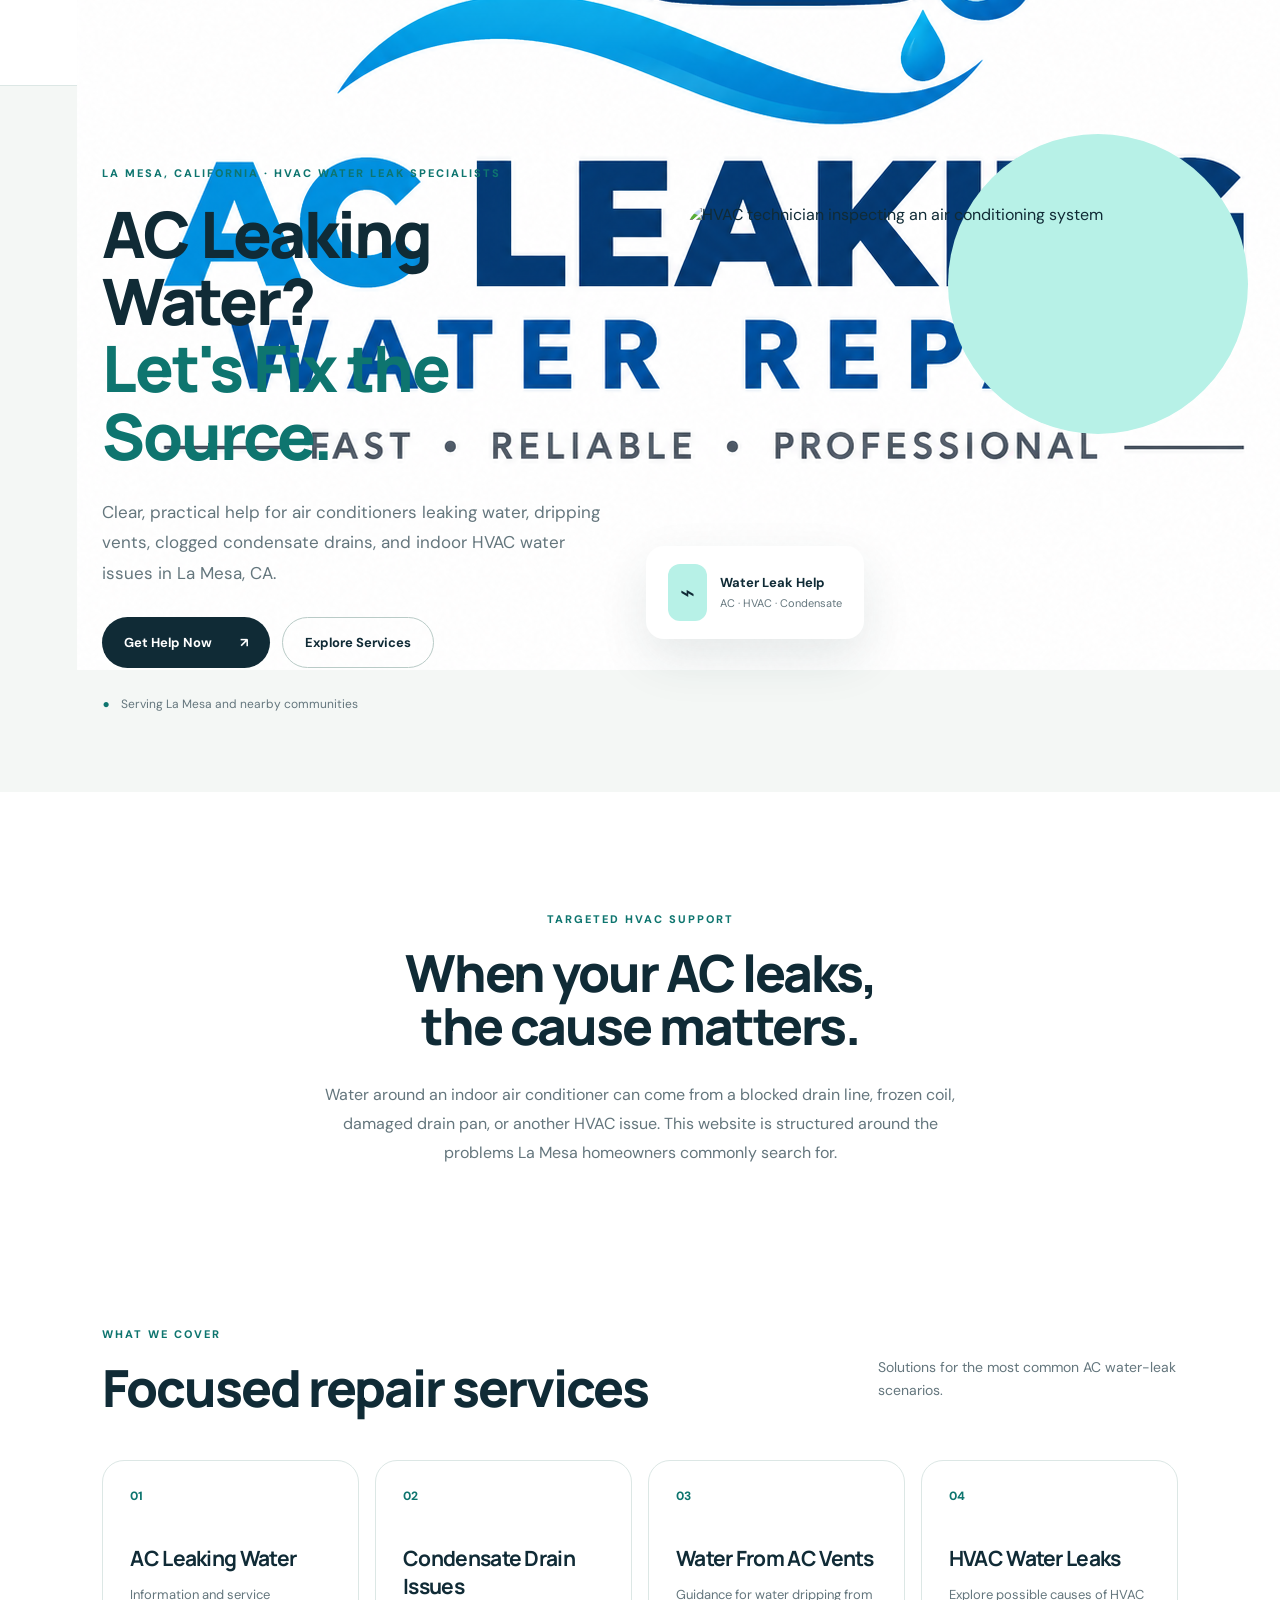
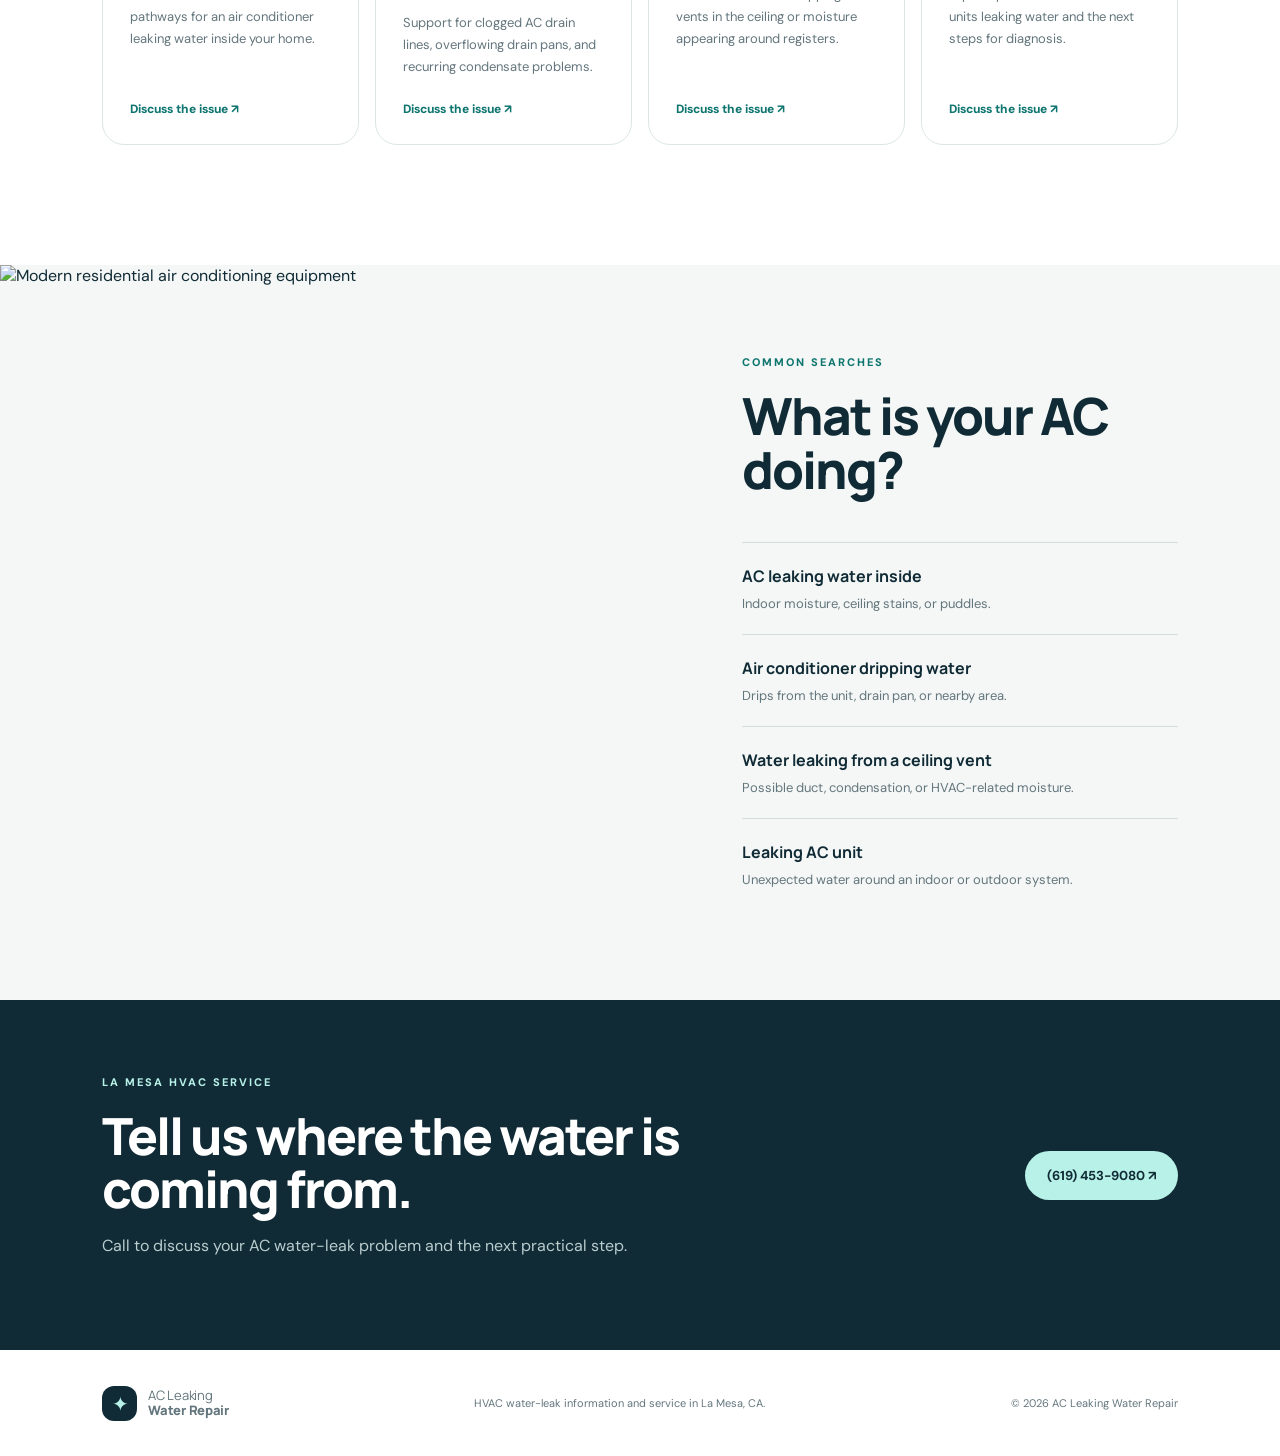
==== index.html @ 74df087c "Replace brand text with logo image" ====
<!doctype html>
<html lang="en">
<head>
  <meta charset="utf-8">
  <meta name="viewport" content="width=device-width, initial-scale=1">
  <title>AC Leaking Water Repair in La Mesa, CA | AC Leaking Water Repair</title>
  <meta name="description" content="Need AC leaking water repair in La Mesa, CA? Learn about air conditioner leaks, condensate drain issues, dripping vents, and HVAC water leak solutions. Call (619) 833-1344">
  <meta name="robots" content="index,follow">
  <link rel="canonical" href="https://acwaterleakfix.com/">
  <link rel="stylesheet" href="styles.css">
  <meta property="og:site_name" content="AC Leaking Water Repair">

<script type="application/ld+json">
{
  "@context": "https://schema.org",
  "@type": "WebSite",
  "name": "AC Leaking Water Repair",
  "alternateName": "AC Leaking Water Repair",
  "url": "https://acwaterleakfix.com/"
}
</script>
</head>
<body>
  <header class="site-header">
    <a class="brand" href="#top">
  <img src="logo.png" alt="AC Leaking Water Repair Logo">
</a>
    <nav><a href="#services">Services</a><a href="#problems">Common Issues</a><a href="#contact">Contact</a></nav>
    <a class="header-phone" href="tel:+16194539080">Call (619) 833-1344</a>
  </header>

  <main id="top">
    <section class="hero">
      <div class="hero-copy">
        <p class="eyebrow">LA MESA, CALIFORNIA · HVAC WATER LEAK SPECIALISTS</p>
        <h1>AC Leaking Water?<br><em>Let's Fix the Source.</em></h1>
        <p class="hero-text">Clear, practical help for air conditioners leaking water, dripping vents, clogged condensate drains, and indoor HVAC water issues in La Mesa, CA.</p>
        <div class="hero-actions"><a class="button primary" href="tel:+16194539080">Get Help Now <span>↗</span></a><a class="button ghost" href="#services">Explore Services</a></div>
        <div class="hero-note"><span>●</span> Serving La Mesa and nearby communities</div>
      </div>
      <div class="hero-visual">
        <div class="glow"></div>
        <div class="image-card"><img src="https://images.unsplash.com/photo-1621905252507-b35492cc74b4?auto=format&fit=crop&w=1200&q=85" alt="HVAC technician inspecting an air conditioning system"></div>
        <div class="floating-card"><span class="mini-icon">⌁</span><div><strong>Water Leak Help</strong><small>AC · HVAC · Condensate</small></div></div>
      </div>
    </section>

    <section class="intro">
      <p class="eyebrow">TARGETED HVAC SUPPORT</p>
      <h2>When your AC leaks,<br>the cause matters.</h2>
      <p>Water around an indoor air conditioner can come from a blocked drain line, frozen coil, damaged drain pan, or another HVAC issue. This website is structured around the problems La Mesa homeowners commonly search for.</p>
    </section>

    <section id="services" class="section">
      <div class="section-heading"><div><p class="eyebrow">WHAT WE COVER</p><h2>Focused repair services</h2></div><p>Solutions for the most common AC water-leak scenarios.</p></div>
      <div class="service-grid">
        <article class="service"><span class="service-number">01</span><h3>AC Leaking Water</h3><p>Information and service pathways for an air conditioner leaking water inside your home.</p><a href="#contact">Discuss the issue ↗</a></article>
        <article class="service"><span class="service-number">02</span><h3>Condensate Drain Issues</h3><p>Support for clogged AC drain lines, overflowing drain pans, and recurring condensate problems.</p><a href="#contact">Discuss the issue ↗</a></article>
        <article class="service"><span class="service-number">03</span><h3>Water From AC Vents</h3><p>Guidance for water dripping from vents in the ceiling or moisture appearing around registers.</p><a href="#contact">Discuss the issue ↗</a></article>
        <article class="service"><span class="service-number">04</span><h3>HVAC Water Leaks</h3><p>Explore possible causes of HVAC units leaking water and the next steps for diagnosis.</p><a href="#contact">Discuss the issue ↗</a></article>
      </div>
    </section>

    <section id="problems" class="problem-section">
      <div class="problem-image"><img src="https://images.unsplash.com/photo-1631545806609-4b3d5c4b5c5d?auto=format&fit=crop&w=1000&q=85" alt="Modern residential air conditioning equipment"></div>
      <div class="problem-copy"><p class="eyebrow">COMMON SEARCHES</p><h2>What is your AC doing?</h2>
        <div class="problem-list">
          <div><b>AC leaking water inside</b><span>Indoor moisture, ceiling stains, or puddles.</span></div>
          <div><b>Air conditioner dripping water</b><span>Drips from the unit, drain pan, or nearby area.</span></div>
          <div><b>Water leaking from a ceiling vent</b><span>Possible duct, condensation, or HVAC-related moisture.</span></div>
          <div><b>Leaking AC unit</b><span>Unexpected water around an indoor or outdoor system.</span></div>
        </div>
      </div>
    </section>

    <section class="cta-strip" id="contact"><div><p class="eyebrow">LA MESA HVAC SERVICE</p><h2>Tell us where the water is coming from.</h2><p>Call to discuss your AC water-leak problem and the next practical step.</p></div><a class="button light" href="tel:+16194539080">(619) 453-9080 ↗</a></section>
  </main>

  <footer><div class="brand"><span class="brand-mark">✦</span><span>AC Leaking<br><b>Water Repair</b></span></div><p>HVAC water-leak information and service in La Mesa, CA.</p><p>© 2026 AC Leaking Water Repair</p></footer>
  <script src="script.js"></script>
</body>
</html>
---- styles.css ----
@import url('https://fonts.googleapis.com/css2?family=DM+Sans:wght@400;500;600;700&family=Manrope:wght@500;600;700;800&display=swap');
:root{--ink:#102b36;--muted:#64767d;--aqua:#b7f1e7;--teal:#0e756f;--cream:#f4f7f5;--line:#dce7e5}
*{box-sizing:border-box}html{scroll-behavior:smooth}body{margin:0;color:var(--ink);font-family:"DM Sans",sans-serif;background:#fff}a{text-decoration:none;color:inherit}.site-header{height:86px;display:flex;align-items:center;justify-content:space-between;padding:0 6vw;border-bottom:1px solid var(--line);gap:24px}.brand{display:flex;align-items:center;gap:11px;font-family:Manrope;font-size:13px;line-height:1.15;letter-spacing:-.3px}.brand b{font-weight:800}.brand-mark{display:grid;place-items:center;width:35px;height:35px;border-radius:12px;background:var(--ink);color:var(--aqua);font-size:20px}nav{display:flex;gap:30px;color:var(--muted);font-size:14px}nav a:hover{color:var(--teal)}.header-phone{font-size:13px;font-weight:700;background:var(--aqua);padding:13px 17px;border-radius:30px}.hero{background:var(--cream);min-height:650px;padding:80px 8vw;display:grid;grid-template-columns:1.03fr 1fr;align-items:center;gap:6vw;overflow:hidden}.eyebrow{font-size:11px;letter-spacing:2px;font-weight:800;color:var(--teal);margin:0 0 20px}.hero h1,h2{font-family:Manrope;font-weight:800;letter-spacing:-2px;line-height:1.05;margin:0}.hero h1{font-size:clamp(42px,5vw,76px)}em{font-style:normal;color:var(--teal)}.hero-text{max-width:510px;color:var(--muted);font-size:17px;line-height:1.8;margin:28px 0}.hero-actions{display:flex;gap:12px;flex-wrap:wrap}.button{display:inline-flex;align-items:center;gap:28px;border-radius:30px;padding:16px 22px;font-weight:700;font-size:13px}.primary{background:var(--ink);color:white}.ghost{border:1px solid #b9cbc7}.hero-note{margin-top:28px;font-size:12px;color:var(--muted)}.hero-note span{color:var(--teal);margin-right:8px}.hero-visual{position:relative}.image-card{height:470px;border-radius:30px 30px 100px 30px;overflow:hidden;position:relative;z-index:1}.image-card img{width:100%;height:100%;object-fit:cover}.glow{position:absolute;width:300px;height:300px;background:var(--aqua);border-radius:50%;right:-70px;top:-70px}.floating-card{position:absolute;z-index:2;left:-40px;bottom:35px;background:#fff;border-radius:18px;padding:18px 22px;display:flex;gap:13px;align-items:center;box-shadow:0 20px 50px #183d3d1c}.mini-icon{background:var(--aqua);border-radius:12px;padding:12px;font-size:25px}.floating-card strong,.floating-card small{display:block}.floating-card strong{font-size:13px}.floating-card small{color:var(--muted);font-size:11px;margin-top:5px}.intro{padding:120px 18vw 90px;text-align:center}.intro h2,.section h2,.problem-copy h2,.cta-strip h2{font-size:clamp(35px,4vw,57px)}.intro p:last-child{max-width:650px;margin:28px auto 0;color:var(--muted);line-height:1.8}.section{padding:70px 8vw 120px}.section-heading{display:flex;justify-content:space-between;align-items:end;gap:30px;margin-bottom:45px}.section-heading>p{max-width:300px;color:var(--muted);line-height:1.6;font-size:14px}.service-grid{display:grid;grid-template-columns:repeat(4,1fr);gap:16px}.service{border:1px solid var(--line);border-radius:22px;padding:27px;min-height:285px;display:flex;flex-direction:column;transition:.2s}.service:hover{transform:translateY(-5px);box-shadow:0 15px 35px #102b3610}.service-number{color:var(--teal);font-size:12px;font-weight:800}.service h3{font-family:Manrope;font-size:21px;letter-spacing:-.7px;margin:40px 0 12px}.service p{font-size:13px;line-height:1.7;color:var(--muted);margin:0 0 22px}.service a{font-size:12px;font-weight:800;color:var(--teal);margin-top:auto}.problem-section{display:grid;grid-template-columns:1fr 1fr;background:var(--cream);align-items:stretch}.problem-image{min-height:600px}.problem-image img{width:100%;height:100%;object-fit:cover}.problem-copy{padding:90px 8vw}.problem-list{margin-top:45px}.problem-list>div{padding:22px 0;border-top:1px solid #d2dfdc}.problem-list b,.problem-list span{display:block}.problem-list b{font-family:Manrope;font-size:16px}.problem-list span{font-size:13px;color:var(--muted);margin-top:8px}.cta-strip{padding:75px 8vw;background:var(--ink);color:white;display:flex;align-items:center;justify-content:space-between;gap:35px}.cta-strip .eyebrow{color:var(--aqua)}.cta-strip h2{max-width:650px}.cta-strip p:last-child{color:#b9ccce;line-height:1.7}.light{background:var(--aqua);color:var(--ink);white-space:nowrap}footer{display:flex;align-items:center;justify-content:space-between;padding:35px 8vw;gap:20px;font-size:11px;color:var(--muted)}@media(max-width:900px){nav{display:none}.hero{grid-template-columns:1fr;padding:60px 7vw}.hero-visual{margin-top:25px}.service-grid{grid-template-columns:repeat(2,1fr)}.intro{padding:80px 8vw}.section-heading{display:block}.section-heading>p{margin-top:20px}.problem-section{grid-template-columns:1fr}.problem-image{min-height:350px}.cta-strip{display:block}.cta-strip .button{margin-top:25px}footer{flex-wrap:wrap}}@media(max-width:560px){.site-header{padding:0 5vw}.header-phone{font-size:11px;padding:11px}.hero h1{font-size:43px}.image-card{height:360px;border-radius:24px}.floating-card{left:12px;bottom:20px}.service-grid{grid-template-columns:1fr}.section{padding:50px 6vw 80px}.problem-copy{padding:65px 7vw}footer{padding:30px 6vw;display:block}footer p{margin-top:18px}}
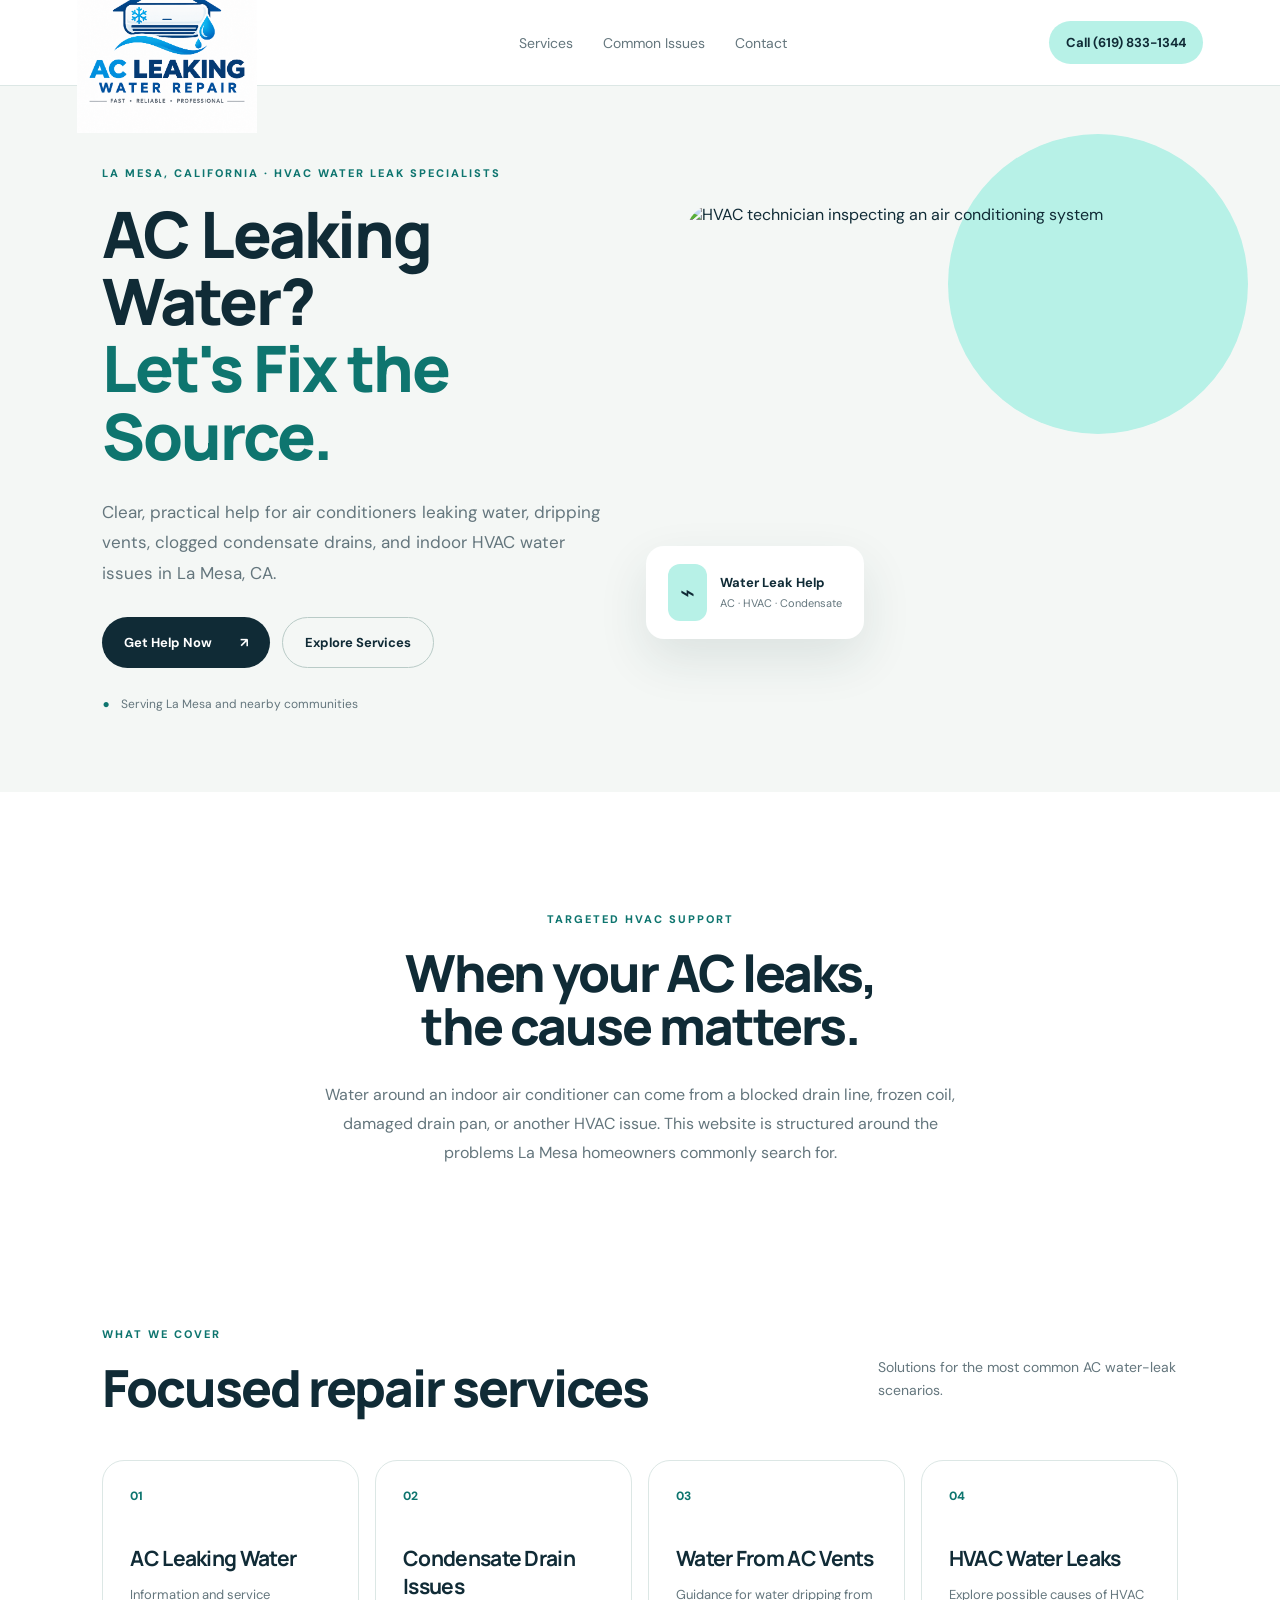
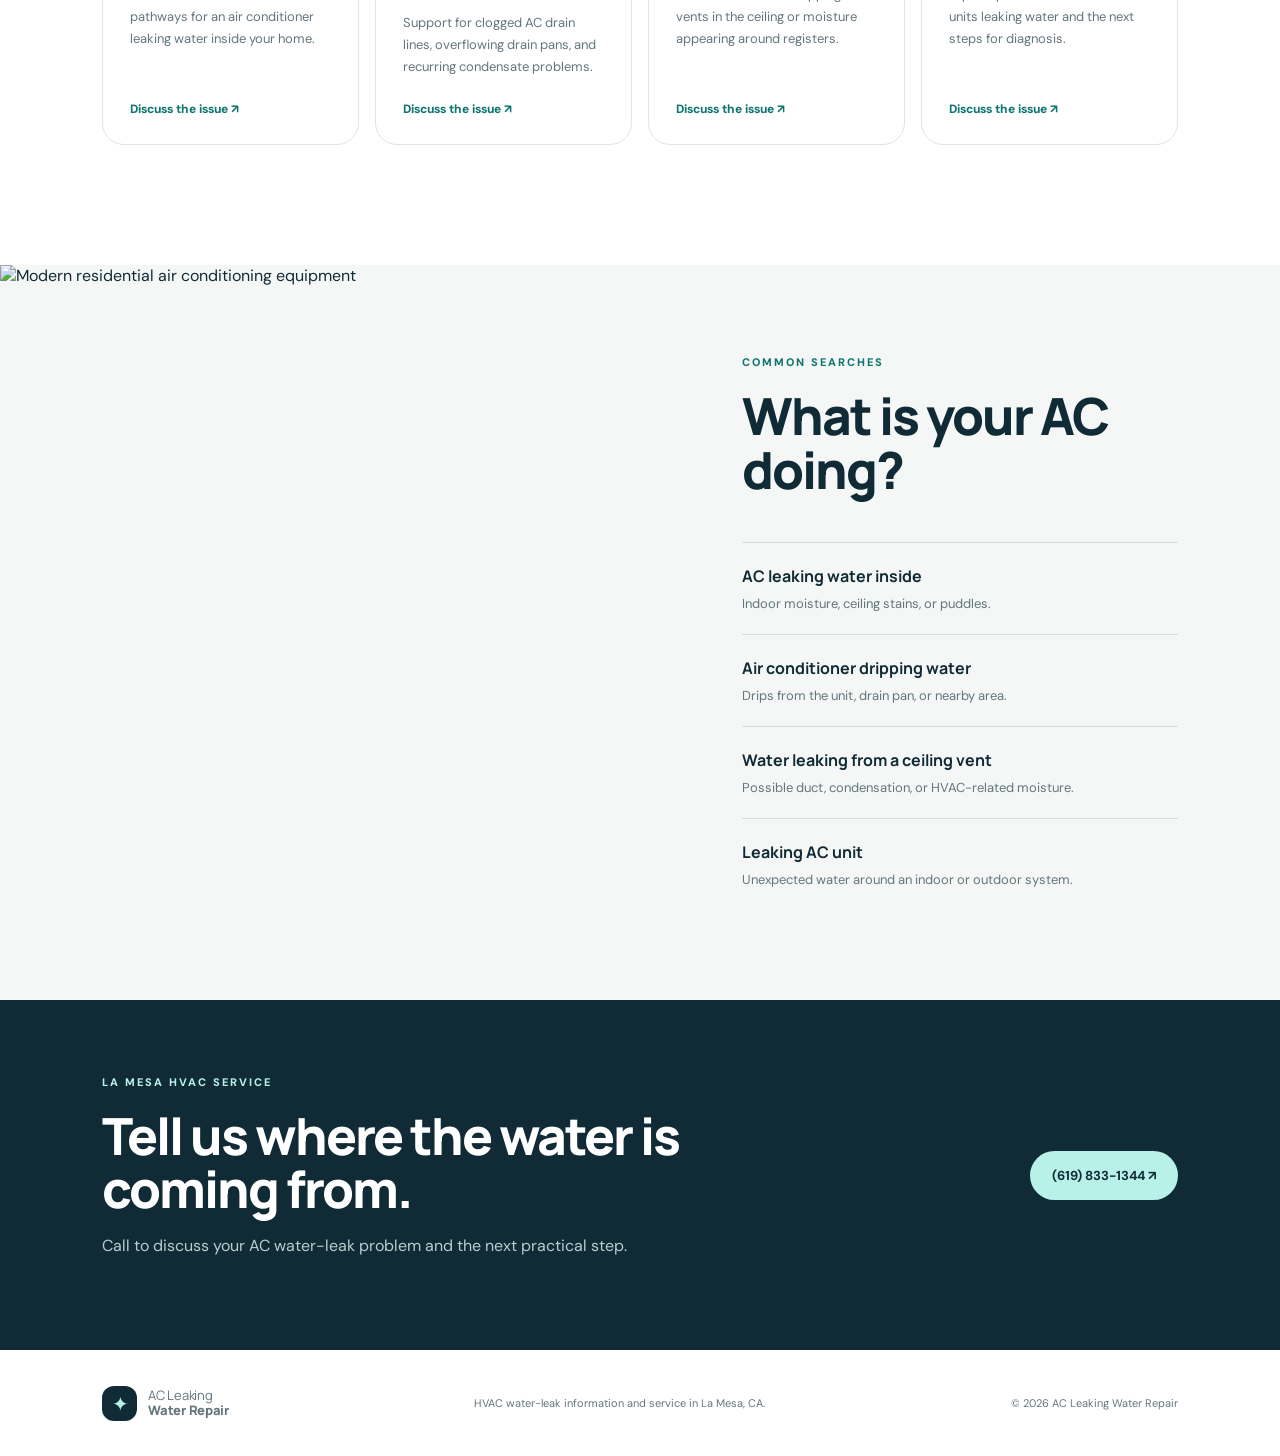
==== commit 36877144: "Update contact phone number in index.html" ====
--- a/index.html
+++ b/index.html
@@ -73,7 +73,7 @@
       </div>
     </section>
 
-    <section class="cta-strip" id="contact"><div><p class="eyebrow">LA MESA HVAC SERVICE</p><h2>Tell us where the water is coming from.</h2><p>Call to discuss your AC water-leak problem and the next practical step.</p></div><a class="button light" href="tel:+16194539080">(619) 453-9080 ↗</a></section>
+    <section class="cta-strip" id="contact"><div><p class="eyebrow">LA MESA HVAC SERVICE</p><h2>Tell us where the water is coming from.</h2><p>Call to discuss your AC water-leak problem and the next practical step.</p></div><a class="button light" href="tel:+16194539080">(619) 833-1344 ↗</a></section>
   </main>
 
   <footer><div class="brand"><span class="brand-mark">✦</span><span>AC Leaking<br><b>Water Repair</b></span></div><p>HVAC water-leak information and service in La Mesa, CA.</p><p>© 2026 AC Leaking Water Repair</p></footer>
--- a/styles.css
+++ b/styles.css
@@ -1,3 +1,9 @@
 @import url('https://fonts.googleapis.com/css2?family=DM+Sans:wght@400;500;600;700&family=Manrope:wght@500;600;700;800&display=swap');
 :root{--ink:#102b36;--muted:#64767d;--aqua:#b7f1e7;--teal:#0e756f;--cream:#f4f7f5;--line:#dce7e5}
 *{box-sizing:border-box}html{scroll-behavior:smooth}body{margin:0;color:var(--ink);font-family:"DM Sans",sans-serif;background:#fff}a{text-decoration:none;color:inherit}.site-header{height:86px;display:flex;align-items:center;justify-content:space-between;padding:0 6vw;border-bottom:1px solid var(--line);gap:24px}.brand{display:flex;align-items:center;gap:11px;font-family:Manrope;font-size:13px;line-height:1.15;letter-spacing:-.3px}.brand b{font-weight:800}.brand-mark{display:grid;place-items:center;width:35px;height:35px;border-radius:12px;background:var(--ink);color:var(--aqua);font-size:20px}nav{display:flex;gap:30px;color:var(--muted);font-size:14px}nav a:hover{color:var(--teal)}.header-phone{font-size:13px;font-weight:700;background:var(--aqua);padding:13px 17px;border-radius:30px}.hero{background:var(--cream);min-height:650px;padding:80px 8vw;display:grid;grid-template-columns:1.03fr 1fr;align-items:center;gap:6vw;overflow:hidden}.eyebrow{font-size:11px;letter-spacing:2px;font-weight:800;color:var(--teal);margin:0 0 20px}.hero h1,h2{font-family:Manrope;font-weight:800;letter-spacing:-2px;line-height:1.05;margin:0}.hero h1{font-size:clamp(42px,5vw,76px)}em{font-style:normal;color:var(--teal)}.hero-text{max-width:510px;color:var(--muted);font-size:17px;line-height:1.8;margin:28px 0}.hero-actions{display:flex;gap:12px;flex-wrap:wrap}.button{display:inline-flex;align-items:center;gap:28px;border-radius:30px;padding:16px 22px;font-weight:700;font-size:13px}.primary{background:var(--ink);color:white}.ghost{border:1px solid #b9cbc7}.hero-note{margin-top:28px;font-size:12px;color:var(--muted)}.hero-note span{color:var(--teal);margin-right:8px}.hero-visual{position:relative}.image-card{height:470px;border-radius:30px 30px 100px 30px;overflow:hidden;position:relative;z-index:1}.image-card img{width:100%;height:100%;object-fit:cover}.glow{position:absolute;width:300px;height:300px;background:var(--aqua);border-radius:50%;right:-70px;top:-70px}.floating-card{position:absolute;z-index:2;left:-40px;bottom:35px;background:#fff;border-radius:18px;padding:18px 22px;display:flex;gap:13px;align-items:center;box-shadow:0 20px 50px #183d3d1c}.mini-icon{background:var(--aqua);border-radius:12px;padding:12px;font-size:25px}.floating-card strong,.floating-card small{display:block}.floating-card strong{font-size:13px}.floating-card small{color:var(--muted);font-size:11px;margin-top:5px}.intro{padding:120px 18vw 90px;text-align:center}.intro h2,.section h2,.problem-copy h2,.cta-strip h2{font-size:clamp(35px,4vw,57px)}.intro p:last-child{max-width:650px;margin:28px auto 0;color:var(--muted);line-height:1.8}.section{padding:70px 8vw 120px}.section-heading{display:flex;justify-content:space-between;align-items:end;gap:30px;margin-bottom:45px}.section-heading>p{max-width:300px;color:var(--muted);line-height:1.6;font-size:14px}.service-grid{display:grid;grid-template-columns:repeat(4,1fr);gap:16px}.service{border:1px solid var(--line);border-radius:22px;padding:27px;min-height:285px;display:flex;flex-direction:column;transition:.2s}.service:hover{transform:translateY(-5px);box-shadow:0 15px 35px #102b3610}.service-number{color:var(--teal);font-size:12px;font-weight:800}.service h3{font-family:Manrope;font-size:21px;letter-spacing:-.7px;margin:40px 0 12px}.service p{font-size:13px;line-height:1.7;color:var(--muted);margin:0 0 22px}.service a{font-size:12px;font-weight:800;color:var(--teal);margin-top:auto}.problem-section{display:grid;grid-template-columns:1fr 1fr;background:var(--cream);align-items:stretch}.problem-image{min-height:600px}.problem-image img{width:100%;height:100%;object-fit:cover}.problem-copy{padding:90px 8vw}.problem-list{margin-top:45px}.problem-list>div{padding:22px 0;border-top:1px solid #d2dfdc}.problem-list b,.problem-list span{display:block}.problem-list b{font-family:Manrope;font-size:16px}.problem-list span{font-size:13px;color:var(--muted);margin-top:8px}.cta-strip{padding:75px 8vw;background:var(--ink);color:white;display:flex;align-items:center;justify-content:space-between;gap:35px}.cta-strip .eyebrow{color:var(--aqua)}.cta-strip h2{max-width:650px}.cta-strip p:last-child{color:#b9ccce;line-height:1.7}.light{background:var(--aqua);color:var(--ink);white-space:nowrap}footer{display:flex;align-items:center;justify-content:space-between;padding:35px 8vw;gap:20px;font-size:11px;color:var(--muted)}@media(max-width:900px){nav{display:none}.hero{grid-template-columns:1fr;padding:60px 7vw}.hero-visual{margin-top:25px}.service-grid{grid-template-columns:repeat(2,1fr)}.intro{padding:80px 8vw}.section-heading{display:block}.section-heading>p{margin-top:20px}.problem-section{grid-template-columns:1fr}.problem-image{min-height:350px}.cta-strip{display:block}.cta-strip .button{margin-top:25px}footer{flex-wrap:wrap}}@media(max-width:560px){.site-header{padding:0 5vw}.header-phone{font-size:11px;padding:11px}.hero h1{font-size:43px}.image-card{height:360px;border-radius:24px}.floating-card{left:12px;bottom:20px}.service-grid{grid-template-columns:1fr}.section{padding:50px 6vw 80px}.problem-copy{padding:65px 7vw}footer{padding:30px 6vw;display:block}footer p{margin-top:18px}}
+.brand img {
+  width: 180px;
+  height: auto;
+  display: block;
+  object-fit: contain;
+}
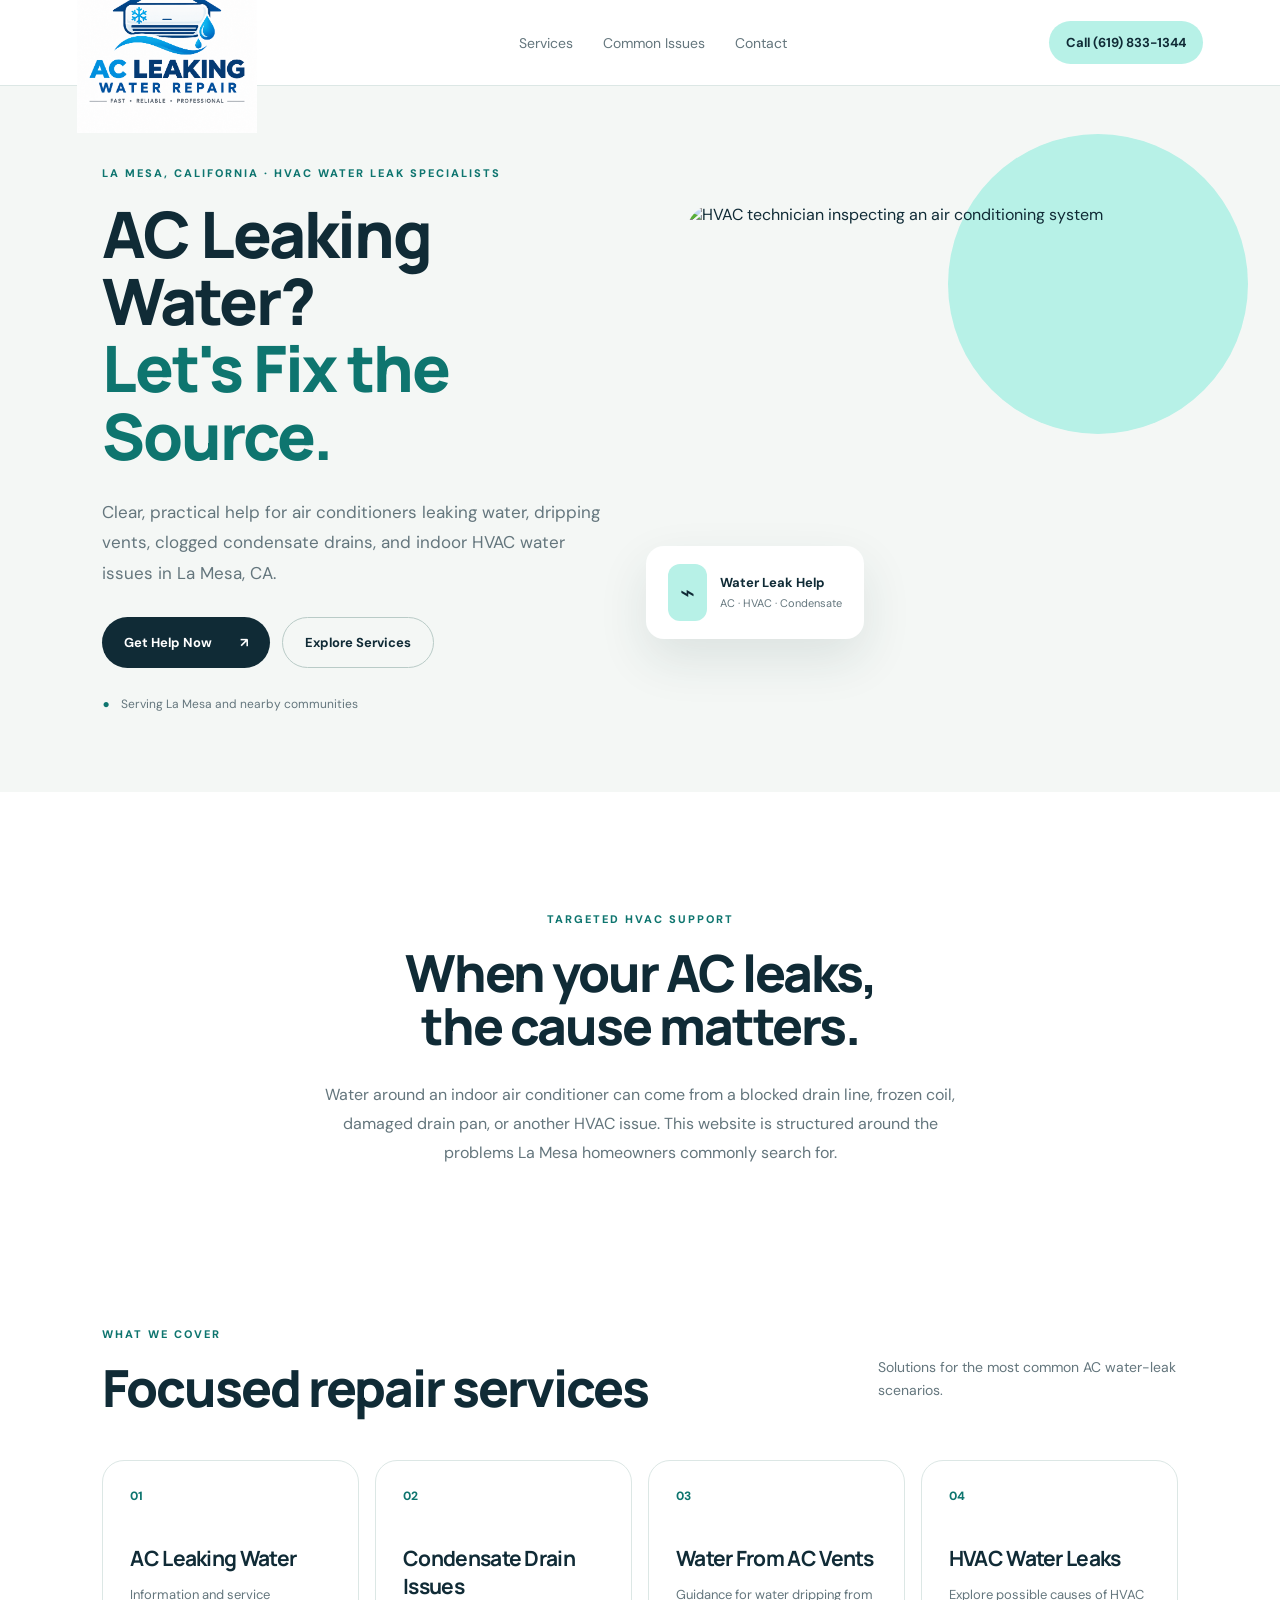
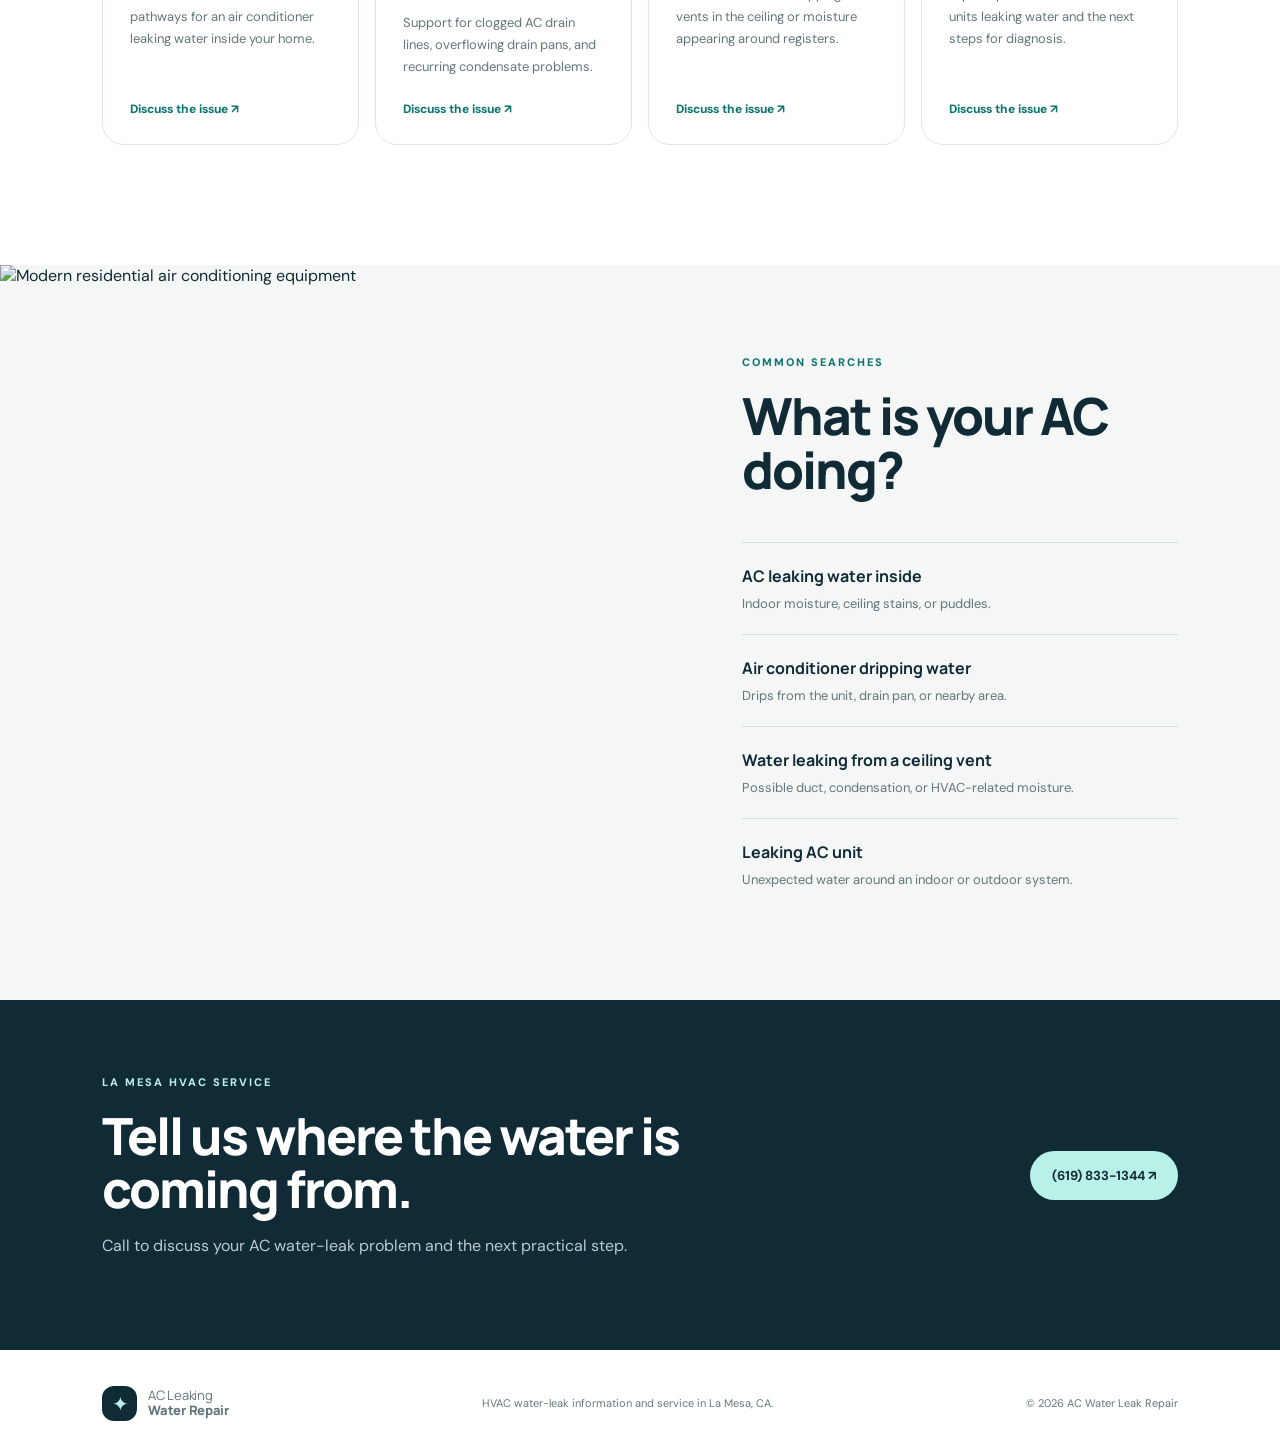
==== commit 3f2a2375: "Update index.html" ====
--- a/index.html
+++ b/index.html
@@ -3,30 +3,45 @@
 <head>
   <meta charset="utf-8">
   <meta name="viewport" content="width=device-width, initial-scale=1">
-  <title>AC Leaking Water Repair in La Mesa, CA | AC Leaking Water Repair</title>
-  <meta name="description" content="Need AC leaking water repair in La Mesa, CA? Learn about air conditioner leaks, condensate drain issues, dripping vents, and HVAC water leak solutions. Call (619) 833-1344">
+  <title>AC Water Leak Repair in La Mesa, CA | AC Water Leak Repair</title>
+  <meta name="description" content="Need AC Water Leak Repair in La Mesa, CA? Learn about air conditioner leaks, condensate drain issues, dripping vents, and HVAC water leak solutions. Call (619) 833-1344">
   <meta name="robots" content="index,follow">
-  <link rel="canonical" href="https://acwaterleakfix.com/">
+  <link rel="canonical" href="https://acwaterleakrepairlamesa.cyou/">
   <link rel="stylesheet" href="styles.css">
-  <meta property="og:site_name" content="AC Leaking Water Repair">
+  <meta property="og:type" content="website"> <meta property="og:site_name" content="AC Water Leak Repair"> <meta property="og:title" content="AC Water Leak Repair in La Mesa, CA"> <meta property="og:description" content="AC water leak repair information and service for leaking AC units, condensate drains, dripping vents, and HVAC water leaks in La Mesa, CA."> <meta property="og:url" content="https://acwaterleakrepairlamesa.cyou/"> <meta property="og:image" content="https://acwaterleakrepairlamesa.cyou/logo.png">
 
 <script type="application/ld+json">
 {
   "@context": "https://schema.org",
-  "@type": "WebSite",
-  "name": "AC Leaking Water Repair",
-  "alternateName": "AC Leaking Water Repair",
-  "url": "https://acwaterleakfix.com/"
+  "@graph": [
+    {
+      "@type": "WebSite",
+      "@id": "https://acwaterleakrepairlamesa.cyou/#website",
+      "name": "AC Water Leak Repair",
+      "url": "https://acwaterleakrepairlamesa.cyou/"
+    },
+    {
+      "@type": "HVACBusiness",
+      "@id": "https://acwaterleakrepairlamesa.cyou/#business",
+      "name": "AC Water Leak Repair",
+      "url": "https://acwaterleakrepairlamesa.cyou/",
+      "telephone": "+16198331344",
+      "areaServed": {
+        "@type": "City",
+        "name": "La Mesa"
+      }
+    }
+  ]
 }
 </script>
 </head>
 <body>
   <header class="site-header">
     <a class="brand" href="#top">
-  <img src="logo.png" alt="AC Leaking Water Repair Logo">
+  <img src="logo.png" alt="AC Water Leak Repair Logo">
 </a>
     <nav><a href="#services">Services</a><a href="#problems">Common Issues</a><a href="#contact">Contact</a></nav>
-    <a class="header-phone" href="tel:+16194539080">Call (619) 833-1344</a>
+    <a class="header-phone" href="tel:+16198331344">Call (619) 833-1344</a>
   </header>
 
   <main id="top">
@@ -35,7 +50,7 @@
         <p class="eyebrow">LA MESA, CALIFORNIA · HVAC WATER LEAK SPECIALISTS</p>
         <h1>AC Leaking Water?<br><em>Let's Fix the Source.</em></h1>
         <p class="hero-text">Clear, practical help for air conditioners leaking water, dripping vents, clogged condensate drains, and indoor HVAC water issues in La Mesa, CA.</p>
-        <div class="hero-actions"><a class="button primary" href="tel:+16194539080">Get Help Now <span>↗</span></a><a class="button ghost" href="#services">Explore Services</a></div>
+        <div class="hero-actions"><a class="button primary" href="tel:+16198331344">Get Help Now <span>↗</span></a><a class="button ghost" href="#services">Explore Services</a></div>
         <div class="hero-note"><span>●</span> Serving La Mesa and nearby communities</div>
       </div>
       <div class="hero-visual">
@@ -62,7 +77,7 @@
     </section>
 
     <section id="problems" class="problem-section">
-      <div class="problem-image"><img src="https://images.unsplash.com/photo-1631545806609-4b3d5c4b5c5d?auto=format&fit=crop&w=1000&q=85" alt="Modern residential air conditioning equipment"></div>
+      <div class="problem-image"><img src="ac-leak.jpg" alt="Modern residential air conditioning equipment"></div>
       <div class="problem-copy"><p class="eyebrow">COMMON SEARCHES</p><h2>What is your AC doing?</h2>
         <div class="problem-list">
           <div><b>AC leaking water inside</b><span>Indoor moisture, ceiling stains, or puddles.</span></div>
@@ -73,10 +88,10 @@
       </div>
     </section>
 
-    <section class="cta-strip" id="contact"><div><p class="eyebrow">LA MESA HVAC SERVICE</p><h2>Tell us where the water is coming from.</h2><p>Call to discuss your AC water-leak problem and the next practical step.</p></div><a class="button light" href="tel:+16194539080">(619) 833-1344 ↗</a></section>
+    <section class="cta-strip" id="contact"><div><p class="eyebrow">LA MESA HVAC SERVICE</p><h2>Tell us where the water is coming from.</h2><p>Call to discuss your AC water-leak problem and the next practical step.</p></div><a class="button light" href="tel:+16198331344">(619) 833-1344 ↗</a></section>
   </main>
 
-  <footer><div class="brand"><span class="brand-mark">✦</span><span>AC Leaking<br><b>Water Repair</b></span></div><p>HVAC water-leak information and service in La Mesa, CA.</p><p>© 2026 AC Leaking Water Repair</p></footer>
+  <footer><div class="brand"><span class="brand-mark">✦</span><span>AC Leaking<br><b>Water Repair</b></span></div><p>HVAC water-leak information and service in La Mesa, CA.</p><p>© 2026 AC Water Leak Repair</p></footer>
   <script src="script.js"></script>
 </body>
 </html>
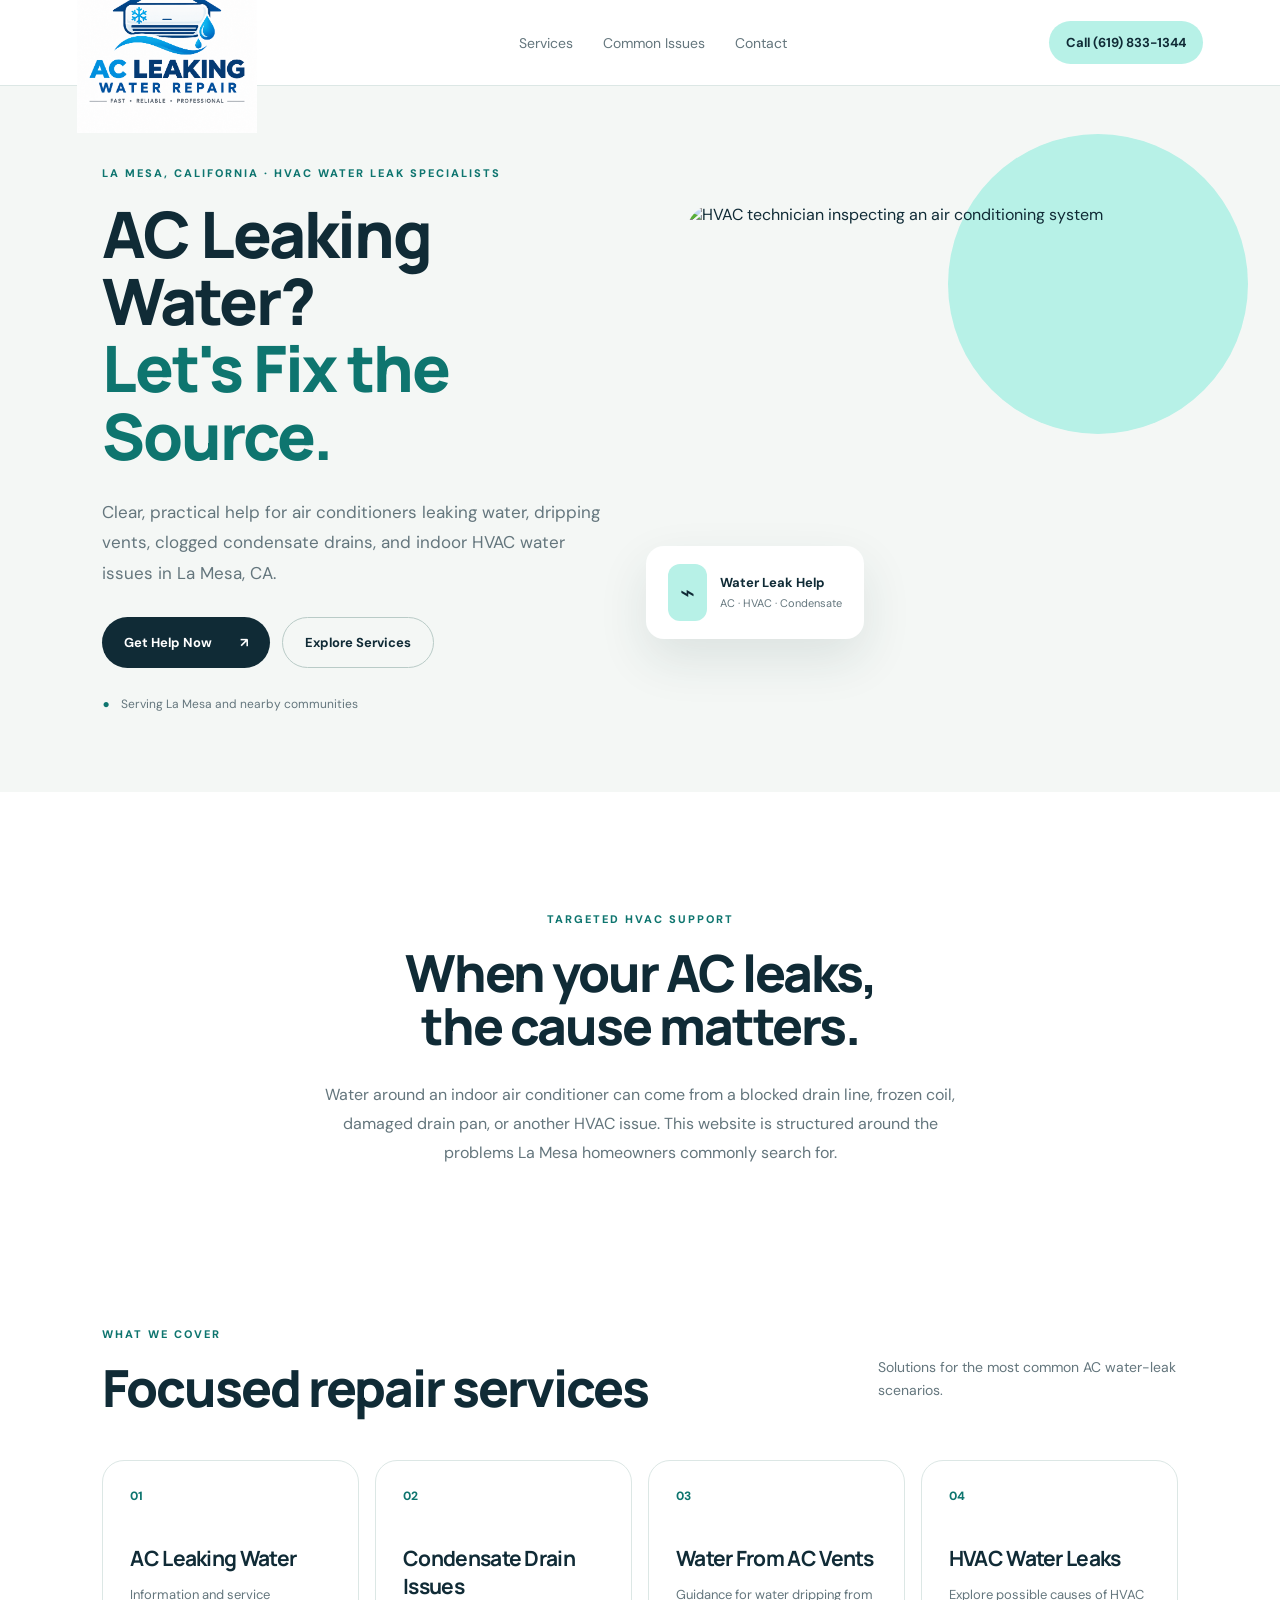
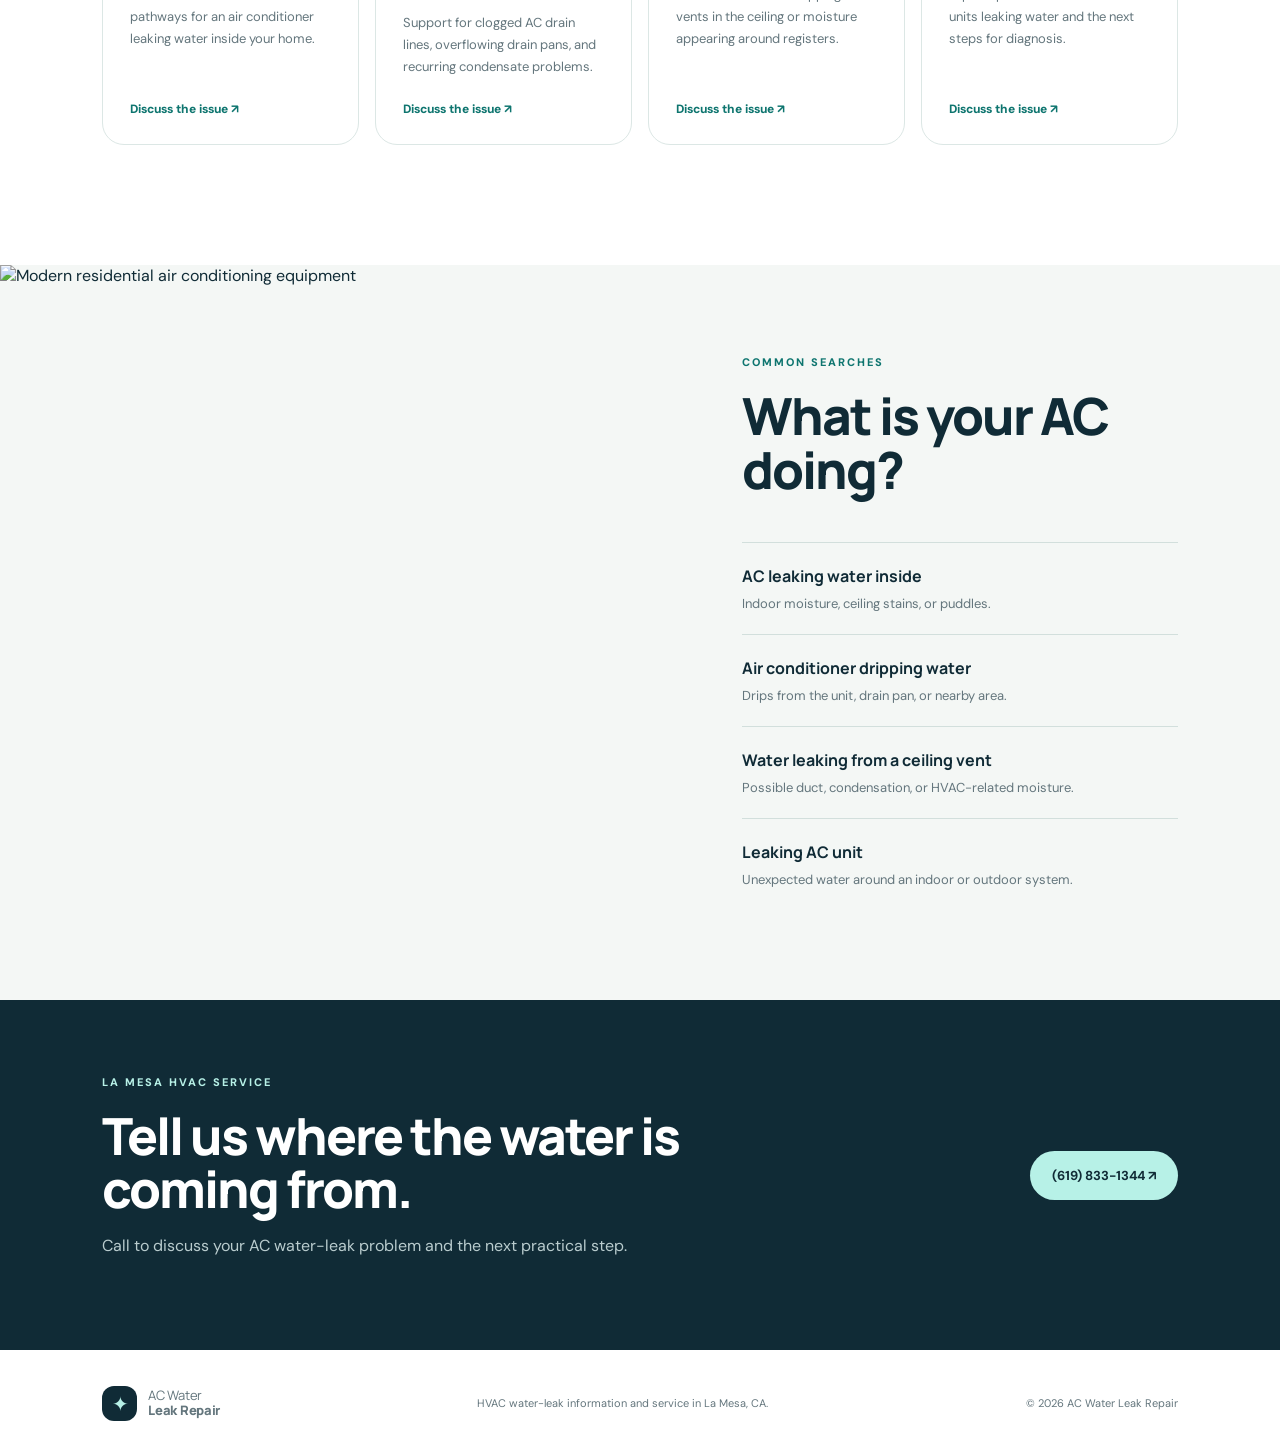
==== commit d28ddf09: "Revise footer branding and text formatting Updated footer brand name and layout for clarity." ====
--- a/index.html
+++ b/index.html
@@ -91,7 +91,7 @@
     <section class="cta-strip" id="contact"><div><p class="eyebrow">LA MESA HVAC SERVICE</p><h2>Tell us where the water is coming from.</h2><p>Call to discuss your AC water-leak problem and the next practical step.</p></div><a class="button light" href="tel:+16198331344">(619) 833-1344 ↗</a></section>
   </main>
 
-  <footer><div class="brand"><span class="brand-mark">✦</span><span>AC Leaking<br><b>Water Repair</b></span></div><p>HVAC water-leak information and service in La Mesa, CA.</p><p>© 2026 AC Water Leak Repair</p></footer>
+  <footer>   <div class="brand">     <span class="brand-mark">✦</span>     <span>AC Water<br><b>Leak Repair</b></span>   </div>   <p>HVAC water-leak information and service in La Mesa, CA.</p>   <p>© 2026 AC Water Leak Repair</p> </footer>
   <script src="script.js"></script>
 </body>
 </html>
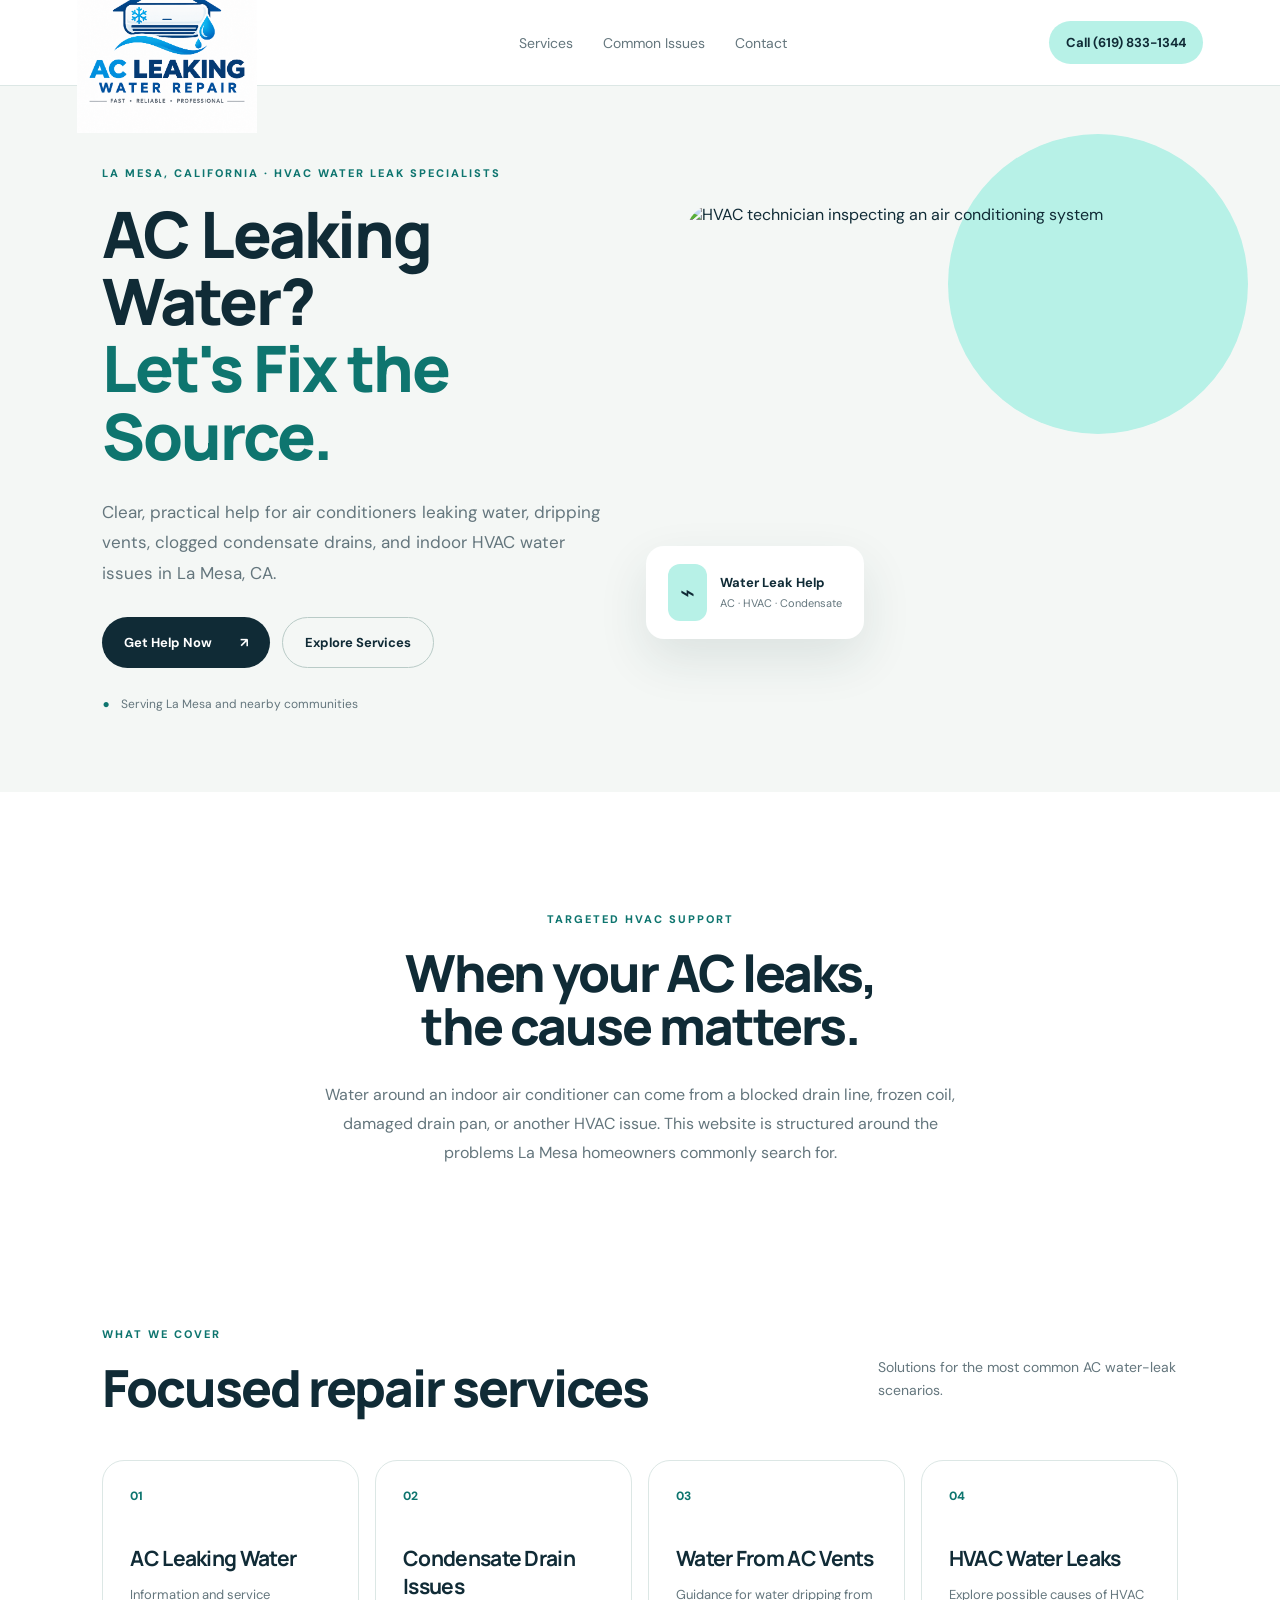
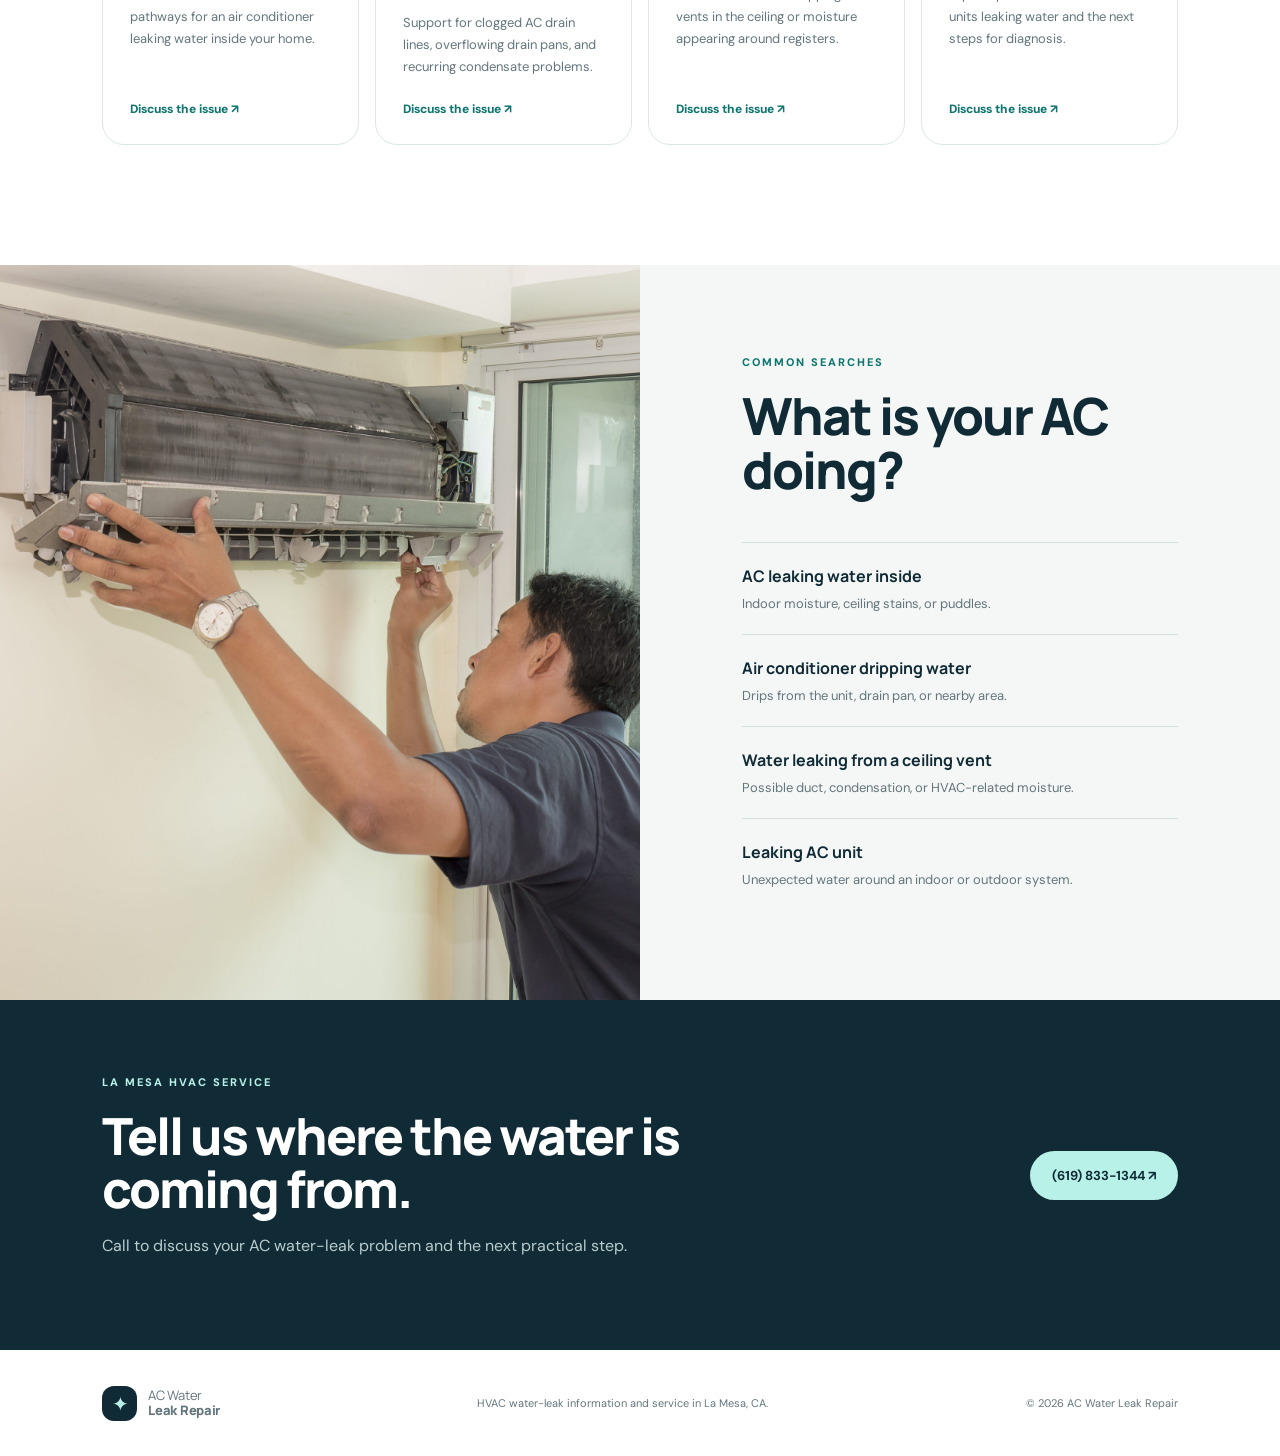
==== commit 70957ebd: "Update index.html" ====
--- a/index.html
+++ b/index.html
@@ -77,7 +77,7 @@
     </section>
 
     <section id="problems" class="problem-section">
-      <div class="problem-image"><img src="ac-leak.jpg" alt="Modern residential air conditioning equipment"></div>
+      <div class="problem-image"><img src="ac-leak.jpeg" alt="AC water leak repair in La Mesa, CA"></div>
       <div class="problem-copy"><p class="eyebrow">COMMON SEARCHES</p><h2>What is your AC doing?</h2>
         <div class="problem-list">
           <div><b>AC leaking water inside</b><span>Indoor moisture, ceiling stains, or puddles.</span></div>
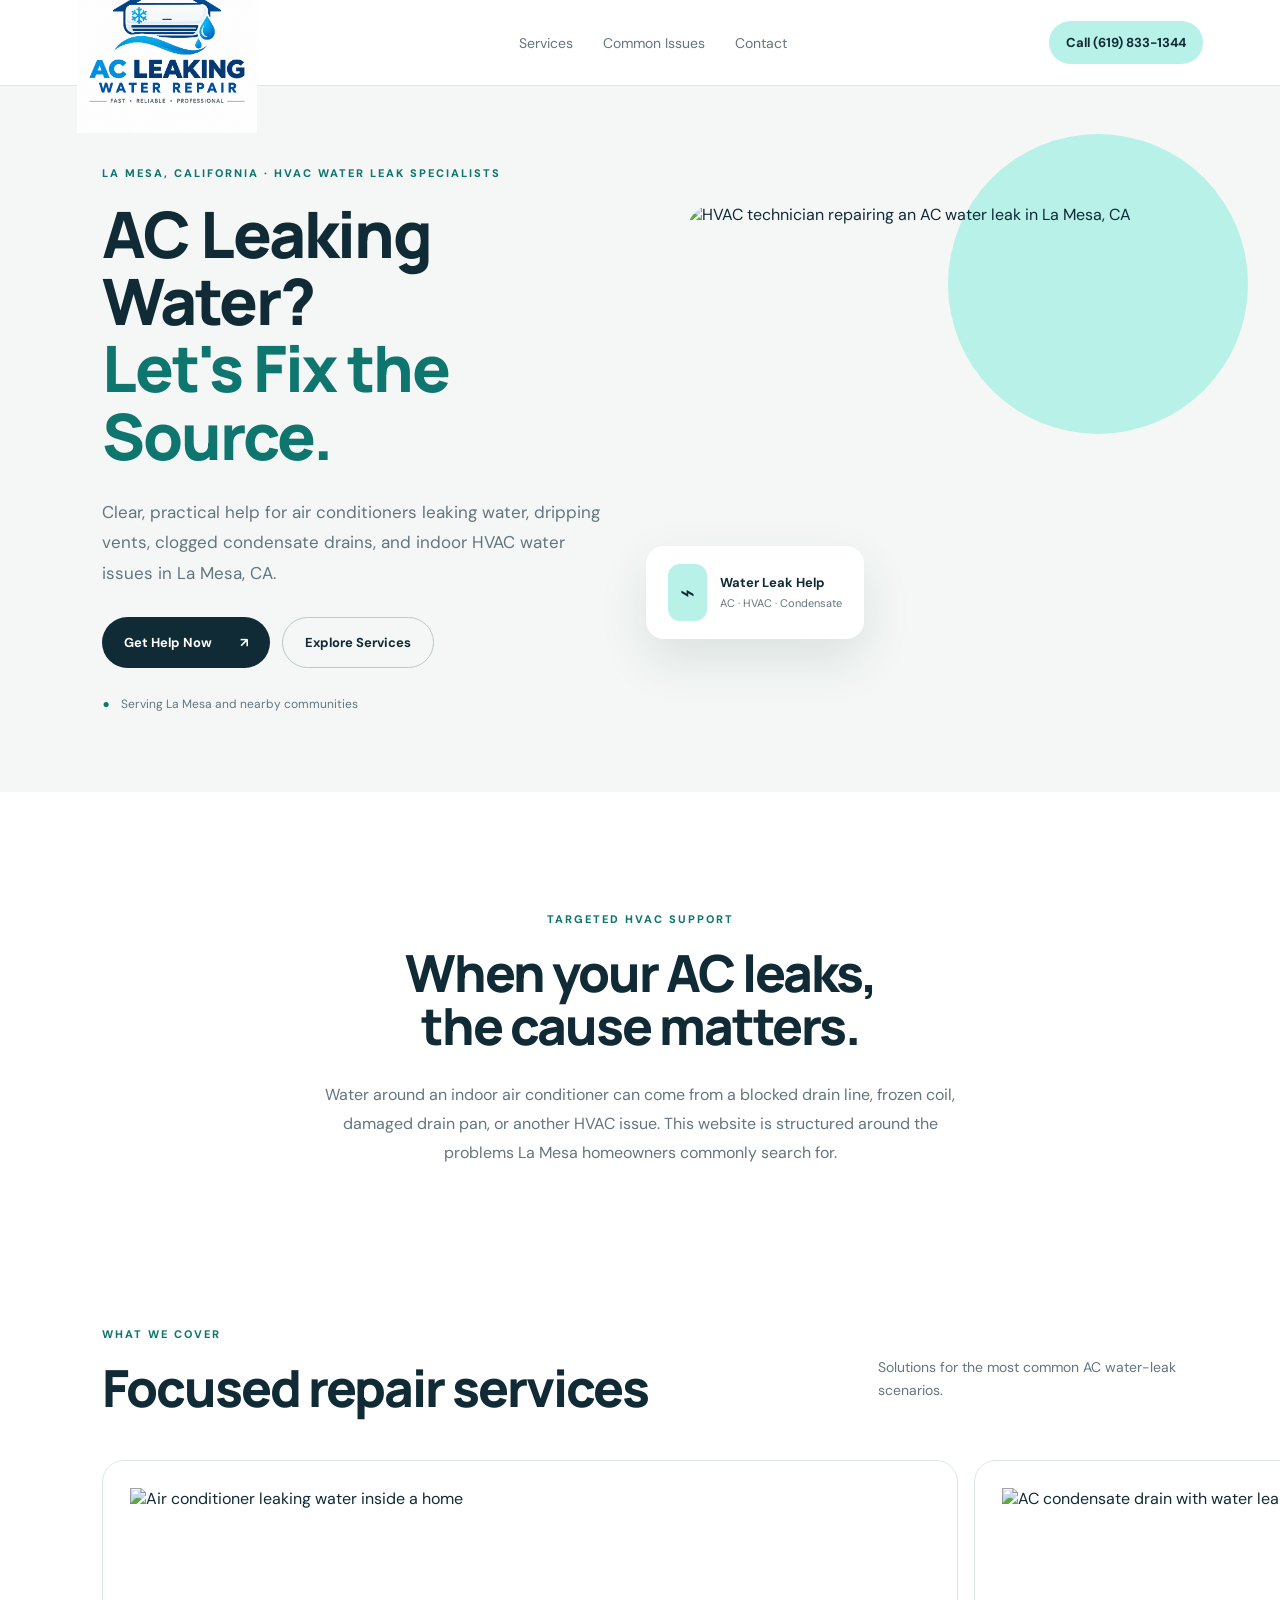
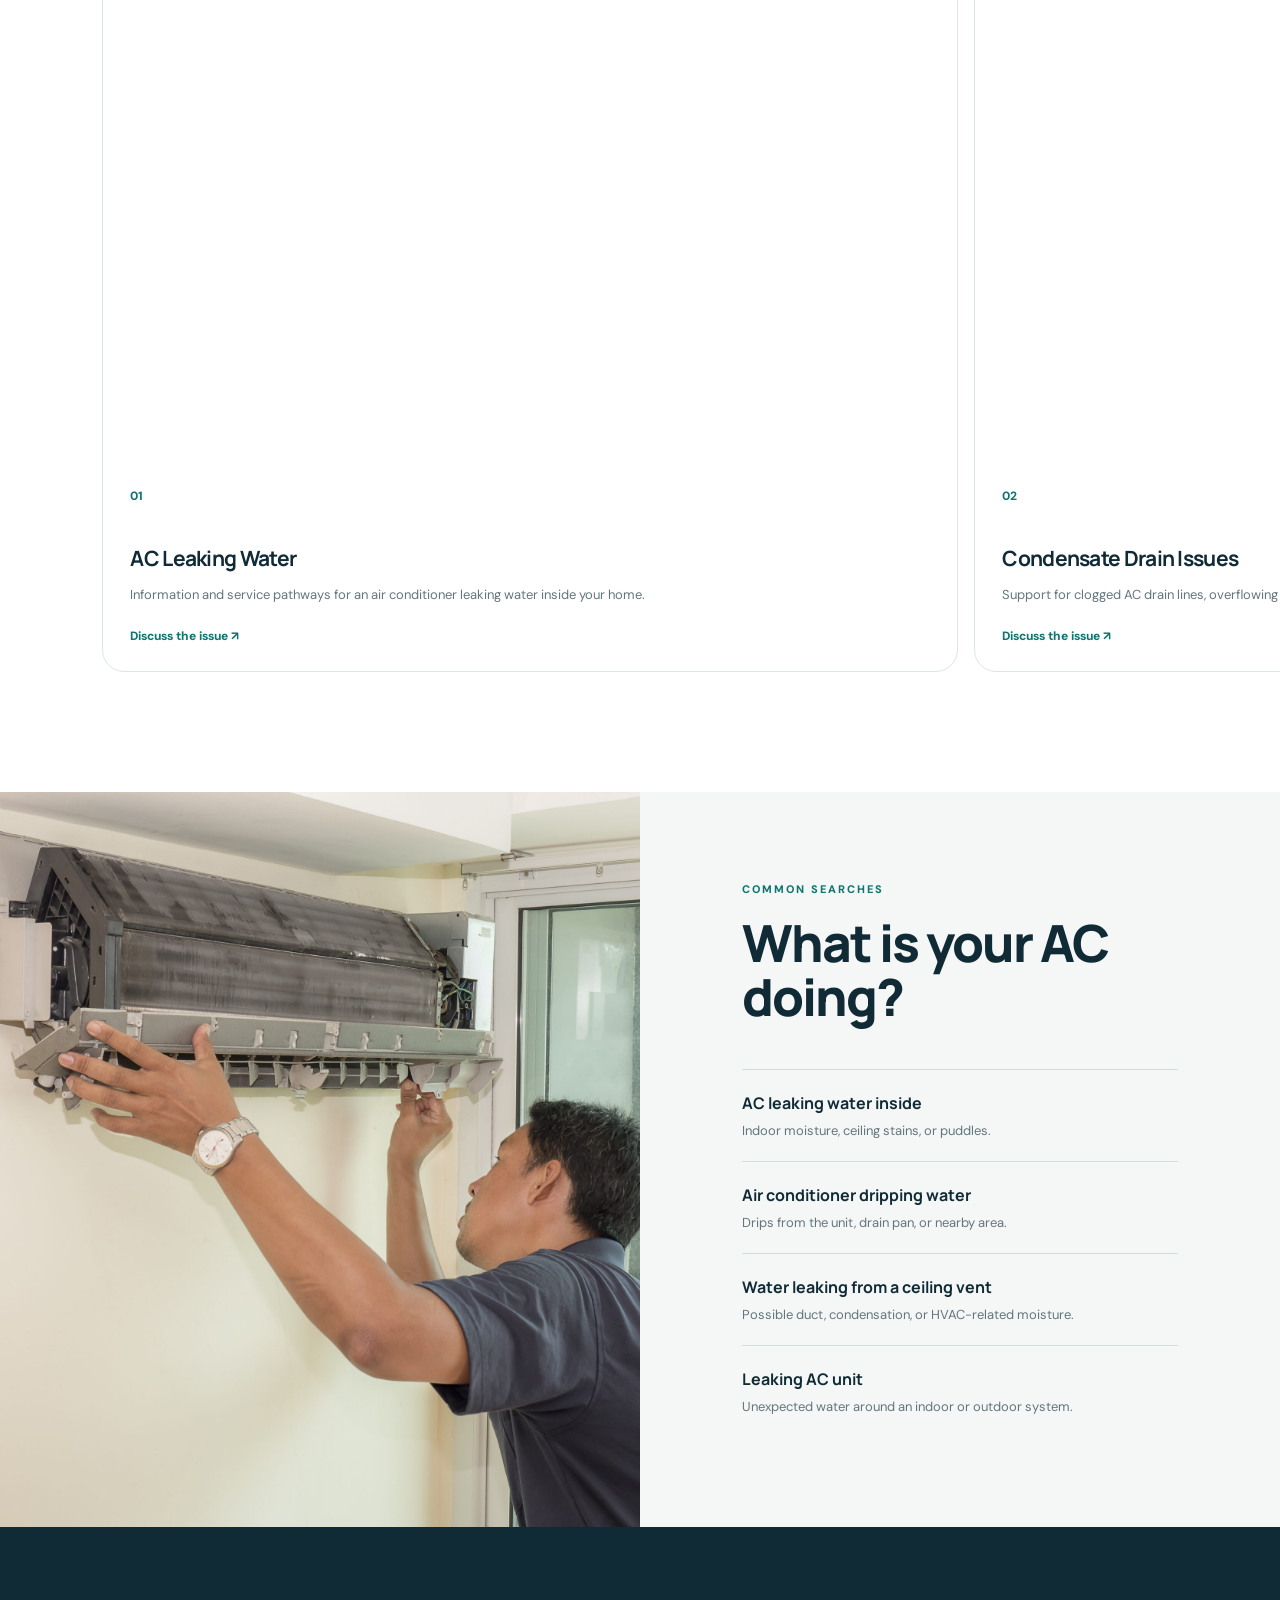
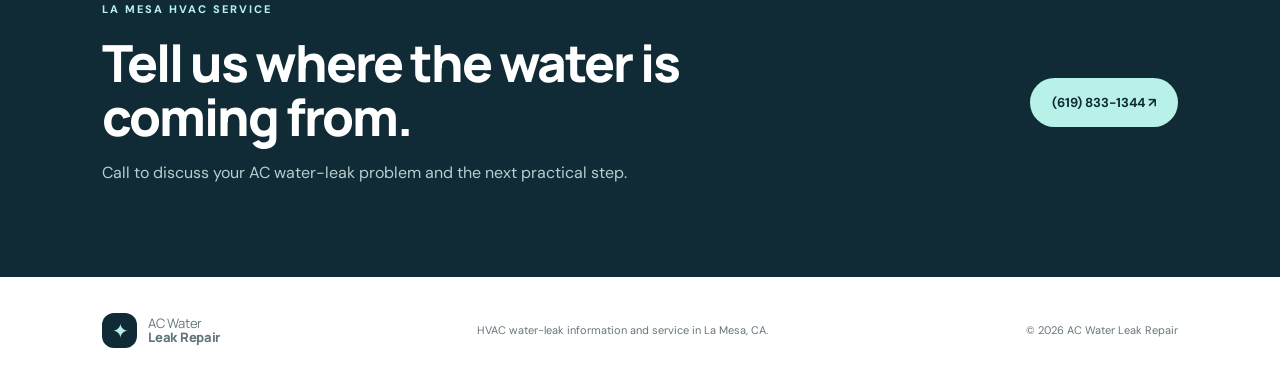
==== commit b2627035: "Refactor index.html for improved structure and content" ====
--- a/index.html
+++ b/index.html
@@ -3,95 +3,412 @@
 <head>
   <meta charset="utf-8">
   <meta name="viewport" content="width=device-width, initial-scale=1">
+
   <title>AC Water Leak Repair in La Mesa, CA | AC Water Leak Repair</title>
+
   <meta name="description" content="Need AC Water Leak Repair in La Mesa, CA? Learn about air conditioner leaks, condensate drain issues, dripping vents, and HVAC water leak solutions. Call (619) 833-1344">
+
   <meta name="robots" content="index,follow">
+
   <link rel="canonical" href="https://acwaterleakrepairlamesa.cyou/">
+
   <link rel="stylesheet" href="styles.css">
-  <meta property="og:type" content="website"> <meta property="og:site_name" content="AC Water Leak Repair"> <meta property="og:title" content="AC Water Leak Repair in La Mesa, CA"> <meta property="og:description" content="AC water leak repair information and service for leaking AC units, condensate drains, dripping vents, and HVAC water leaks in La Mesa, CA."> <meta property="og:url" content="https://acwaterleakrepairlamesa.cyou/"> <meta property="og:image" content="https://acwaterleakrepairlamesa.cyou/logo.png">
-
-<script type="application/ld+json">
-{
-  "@context": "https://schema.org",
-  "@graph": [
-    {
-      "@type": "WebSite",
-      "@id": "https://acwaterleakrepairlamesa.cyou/#website",
-      "name": "AC Water Leak Repair",
-      "url": "https://acwaterleakrepairlamesa.cyou/"
-    },
-    {
-      "@type": "HVACBusiness",
-      "@id": "https://acwaterleakrepairlamesa.cyou/#business",
-      "name": "AC Water Leak Repair",
-      "url": "https://acwaterleakrepairlamesa.cyou/",
-      "telephone": "+16198331344",
-      "areaServed": {
-        "@type": "City",
-        "name": "La Mesa"
+
+  <meta property="og:type" content="website">
+  <meta property="og:site_name" content="AC Water Leak Repair">
+  <meta property="og:title" content="AC Water Leak Repair in La Mesa, CA">
+  <meta property="og:description" content="AC water leak repair information and service for leaking AC units, condensate drains, dripping vents, and HVAC water leaks in La Mesa, CA.">
+  <meta property="og:url" content="https://acwaterleakrepairlamesa.cyou/">
+  <meta property="og:image" content="https://acwaterleakrepairlamesa.cyou/logo.png">
+
+  <script type="application/ld+json">
+  {
+    "@context": "https://schema.org",
+    "@graph": [
+      {
+        "@type": "WebSite",
+        "@id": "https://acwaterleakrepairlamesa.cyou/#website",
+        "name": "AC Water Leak Repair",
+        "url": "https://acwaterleakrepairlamesa.cyou/"
+      },
+      {
+        "@type": "HVACBusiness",
+        "@id": "https://acwaterleakrepairlamesa.cyou/#business",
+        "name": "AC Water Leak Repair",
+        "url": "https://acwaterleakrepairlamesa.cyou/",
+        "telephone": "+16198331344",
+        "areaServed": {
+          "@type": "City",
+          "name": "La Mesa"
+        }
       }
-    }
-  ]
-}
-</script>
+    ]
+  }
+  </script>
 </head>
+
 <body>
+
   <header class="site-header">
+
     <a class="brand" href="#top">
-  <img src="logo.png" alt="AC Water Leak Repair Logo">
-</a>
-    <nav><a href="#services">Services</a><a href="#problems">Common Issues</a><a href="#contact">Contact</a></nav>
-    <a class="header-phone" href="tel:+16198331344">Call (619) 833-1344</a>
+      <img src="logo.png" alt="AC Water Leak Repair Logo">
+    </a>
+
+    <nav>
+      <a href="#services">Services</a>
+      <a href="#problems">Common Issues</a>
+      <a href="#contact">Contact</a>
+    </nav>
+
+    <a class="header-phone" href="tel:+16198331344">
+      Call (619) 833-1344
+    </a>
+
   </header>
 
   <main id="top">
+
+    <!-- HERO -->
     <section class="hero">
+
       <div class="hero-copy">
-        <p class="eyebrow">LA MESA, CALIFORNIA · HVAC WATER LEAK SPECIALISTS</p>
-        <h1>AC Leaking Water?<br><em>Let's Fix the Source.</em></h1>
-        <p class="hero-text">Clear, practical help for air conditioners leaking water, dripping vents, clogged condensate drains, and indoor HVAC water issues in La Mesa, CA.</p>
-        <div class="hero-actions"><a class="button primary" href="tel:+16198331344">Get Help Now <span>↗</span></a><a class="button ghost" href="#services">Explore Services</a></div>
-        <div class="hero-note"><span>●</span> Serving La Mesa and nearby communities</div>
-      </div>
+
+        <p class="eyebrow">
+          LA MESA, CALIFORNIA · HVAC WATER LEAK SPECIALISTS
+        </p>
+
+        <h1>
+          AC Leaking Water?<br>
+          <em>Let's Fix the Source.</em>
+        </h1>
+
+        <p class="hero-text">
+          Clear, practical help for air conditioners leaking water, dripping vents,
+          clogged condensate drains, and indoor HVAC water issues in La Mesa, CA.
+        </p>
+
+        <div class="hero-actions">
+          <a class="button primary" href="tel:+16198331344">
+            Get Help Now <span>↗</span>
+          </a>
+
+          <a class="button ghost" href="#services">
+            Explore Services
+          </a>
+        </div>
+
+        <div class="hero-note">
+          <span>●</span>
+          Serving La Mesa and nearby communities
+        </div>
+
+      </div>
+
       <div class="hero-visual">
+
         <div class="glow"></div>
-        <div class="image-card"><img src="https://images.unsplash.com/photo-1621905252507-b35492cc74b4?auto=format&fit=crop&w=1200&q=85" alt="HVAC technician inspecting an air conditioning system"></div>
-        <div class="floating-card"><span class="mini-icon">⌁</span><div><strong>Water Leak Help</strong><small>AC · HVAC · Condensate</small></div></div>
-      </div>
+
+        <div class="image-card">
+          <img
+            src="/images/hero-ac-water-leak-technician.webp"
+            alt="HVAC technician repairing an AC water leak in La Mesa, CA"
+            width="1200"
+            height="800"
+            fetchpriority="high"
+          >
+        </div>
+
+        <div class="floating-card">
+          <span class="mini-icon">⌁</span>
+
+          <div>
+            <strong>Water Leak Help</strong>
+            <small>AC · HVAC · Condensate</small>
+          </div>
+
+        </div>
+
+      </div>
+
     </section>
 
+
+    <!-- INTRO -->
     <section class="intro">
-      <p class="eyebrow">TARGETED HVAC SUPPORT</p>
-      <h2>When your AC leaks,<br>the cause matters.</h2>
-      <p>Water around an indoor air conditioner can come from a blocked drain line, frozen coil, damaged drain pan, or another HVAC issue. This website is structured around the problems La Mesa homeowners commonly search for.</p>
+
+      <p class="eyebrow">
+        TARGETED HVAC SUPPORT
+      </p>
+
+      <h2>
+        When your AC leaks,<br>
+        the cause matters.
+      </h2>
+
+      <p>
+        Water around an indoor air conditioner can come from a blocked drain line,
+        frozen coil, damaged drain pan, or another HVAC issue. This website is
+        structured around the problems La Mesa homeowners commonly search for.
+      </p>
+
     </section>
 
+
+    <!-- SERVICES -->
     <section id="services" class="section">
-      <div class="section-heading"><div><p class="eyebrow">WHAT WE COVER</p><h2>Focused repair services</h2></div><p>Solutions for the most common AC water-leak scenarios.</p></div>
+
+      <div class="section-heading">
+
+        <div>
+          <p class="eyebrow">WHAT WE COVER</p>
+          <h2>Focused repair services</h2>
+        </div>
+
+        <p>
+          Solutions for the most common AC water-leak scenarios.
+        </p>
+
+      </div>
+
+
       <div class="service-grid">
-        <article class="service"><span class="service-number">01</span><h3>AC Leaking Water</h3><p>Information and service pathways for an air conditioner leaking water inside your home.</p><a href="#contact">Discuss the issue ↗</a></article>
-        <article class="service"><span class="service-number">02</span><h3>Condensate Drain Issues</h3><p>Support for clogged AC drain lines, overflowing drain pans, and recurring condensate problems.</p><a href="#contact">Discuss the issue ↗</a></article>
-        <article class="service"><span class="service-number">03</span><h3>Water From AC Vents</h3><p>Guidance for water dripping from vents in the ceiling or moisture appearing around registers.</p><a href="#contact">Discuss the issue ↗</a></article>
-        <article class="service"><span class="service-number">04</span><h3>HVAC Water Leaks</h3><p>Explore possible causes of HVAC units leaking water and the next steps for diagnosis.</p><a href="#contact">Discuss the issue ↗</a></article>
-      </div>
+
+
+        <!-- SERVICE 01 -->
+        <article class="service">
+
+          <img
+            src="/images/ac-leaking-water.webp"
+            alt="Air conditioner leaking water inside a home"
+            width="800"
+            height="600"
+            loading="lazy"
+          >
+
+          <span class="service-number">01</span>
+
+          <h3>
+            AC Leaking Water
+          </h3>
+
+          <p>
+            Information and service pathways for an air conditioner leaking
+            water inside your home.
+          </p>
+
+          <a href="#contact">
+            Discuss the issue ↗
+          </a>
+
+        </article>
+
+
+        <!-- SERVICE 02 -->
+        <article class="service">
+
+          <img
+            src="/images/condensate-drain.webp"
+            alt="AC condensate drain with water leak"
+            width="800"
+            height="600"
+            loading="lazy"
+          >
+
+          <span class="service-number">02</span>
+
+          <h3>
+            Condensate Drain Issues
+          </h3>
+
+          <p>
+            Support for clogged AC drain lines, overflowing drain pans,
+            and recurring condensate problems.
+          </p>
+
+          <a href="#contact">
+            Discuss the issue ↗
+          </a>
+
+        </article>
+
+
+        <!-- SERVICE 03 -->
+        <article class="service">
+
+          <img
+            src="/images/hvac-water-leak.webp"
+            alt="HVAC system experiencing a water leak"
+            width="800"
+            height="600"
+            loading="lazy"
+          >
+
+          <span class="service-number">03</span>
+
+          <h3>
+            Water From AC Vents
+          </h3>
+
+          <p>
+            Guidance for water dripping from vents in the ceiling or
+            moisture appearing around registers.
+          </p>
+
+          <a href="#contact">
+            Discuss the issue ↗
+          </a>
+
+        </article>
+
+
+        <!-- SERVICE 04 -->
+        <article class="service">
+
+          <img
+            src="/images/ceiling-vent-water-leak.webp"
+            alt="Water leaking from a ceiling air conditioner vent"
+            width="800"
+            height="600"
+            loading="lazy"
+          >
+
+          <span class="service-number">04</span>
+
+          <h3>
+            HVAC Water Leaks
+          </h3>
+
+          <p>
+            Explore possible causes of HVAC units leaking water and
+            the next steps for diagnosis.
+          </p>
+
+          <a href="#contact">
+            Discuss the issue ↗
+          </a>
+
+        </article>
+
+
+      </div>
+
     </section>
 
+
+    <!-- COMMON PROBLEMS -->
     <section id="problems" class="problem-section">
-      <div class="problem-image"><img src="ac-leak.jpeg" alt="AC water leak repair in La Mesa, CA"></div>
-      <div class="problem-copy"><p class="eyebrow">COMMON SEARCHES</p><h2>What is your AC doing?</h2>
+
+      <div class="problem-image">
+
+        <img
+          src="ac-leak.jpeg"
+          alt="AC water leak repair in La Mesa, CA"
+        >
+
+      </div>
+
+
+      <div class="problem-copy">
+
+        <p class="eyebrow">
+          COMMON SEARCHES
+        </p>
+
+        <h2>
+          What is your AC doing?
+        </h2>
+
+
         <div class="problem-list">
-          <div><b>AC leaking water inside</b><span>Indoor moisture, ceiling stains, or puddles.</span></div>
-          <div><b>Air conditioner dripping water</b><span>Drips from the unit, drain pan, or nearby area.</span></div>
-          <div><b>Water leaking from a ceiling vent</b><span>Possible duct, condensation, or HVAC-related moisture.</span></div>
-          <div><b>Leaking AC unit</b><span>Unexpected water around an indoor or outdoor system.</span></div>
-        </div>
-      </div>
+
+          <div>
+            <b>AC leaking water inside</b>
+            <span>
+              Indoor moisture, ceiling stains, or puddles.
+            </span>
+          </div>
+
+          <div>
+            <b>Air conditioner dripping water</b>
+            <span>
+              Drips from the unit, drain pan, or nearby area.
+            </span>
+          </div>
+
+          <div>
+            <b>Water leaking from a ceiling vent</b>
+            <span>
+              Possible duct, condensation, or HVAC-related moisture.
+            </span>
+          </div>
+
+          <div>
+            <b>Leaking AC unit</b>
+            <span>
+              Unexpected water around an indoor or outdoor system.
+            </span>
+          </div>
+
+        </div>
+
+      </div>
+
     </section>
 
-    <section class="cta-strip" id="contact"><div><p class="eyebrow">LA MESA HVAC SERVICE</p><h2>Tell us where the water is coming from.</h2><p>Call to discuss your AC water-leak problem and the next practical step.</p></div><a class="button light" href="tel:+16198331344">(619) 833-1344 ↗</a></section>
+
+    <!-- CONTACT CTA -->
+    <section class="cta-strip" id="contact">
+
+      <div>
+
+        <p class="eyebrow">
+          LA MESA HVAC SERVICE
+        </p>
+
+        <h2>
+          Tell us where the water is coming from.
+        </h2>
+
+        <p>
+          Call to discuss your AC water-leak problem and the next practical step.
+        </p>
+
+      </div>
+
+      <a class="button light" href="tel:+16198331344">
+        (619) 833-1344 ↗
+      </a>
+
+    </section>
+
   </main>
 
-  <footer>   <div class="brand">     <span class="brand-mark">✦</span>     <span>AC Water<br><b>Leak Repair</b></span>   </div>   <p>HVAC water-leak information and service in La Mesa, CA.</p>   <p>© 2026 AC Water Leak Repair</p> </footer>
+
+  <!-- FOOTER -->
+  <footer>
+
+    <div class="brand">
+      <span class="brand-mark">✦</span>
+
+      <span>
+        AC Water<br>
+        <b>Leak Repair</b>
+      </span>
+    </div>
+
+    <p>
+      HVAC water-leak information and service in La Mesa, CA.
+    </p>
+
+    <p>
+      © 2026 AC Water Leak Repair
+    </p>
+
+  </footer>
+
+
   <script src="script.js"></script>
+
 </body>
 </html>
